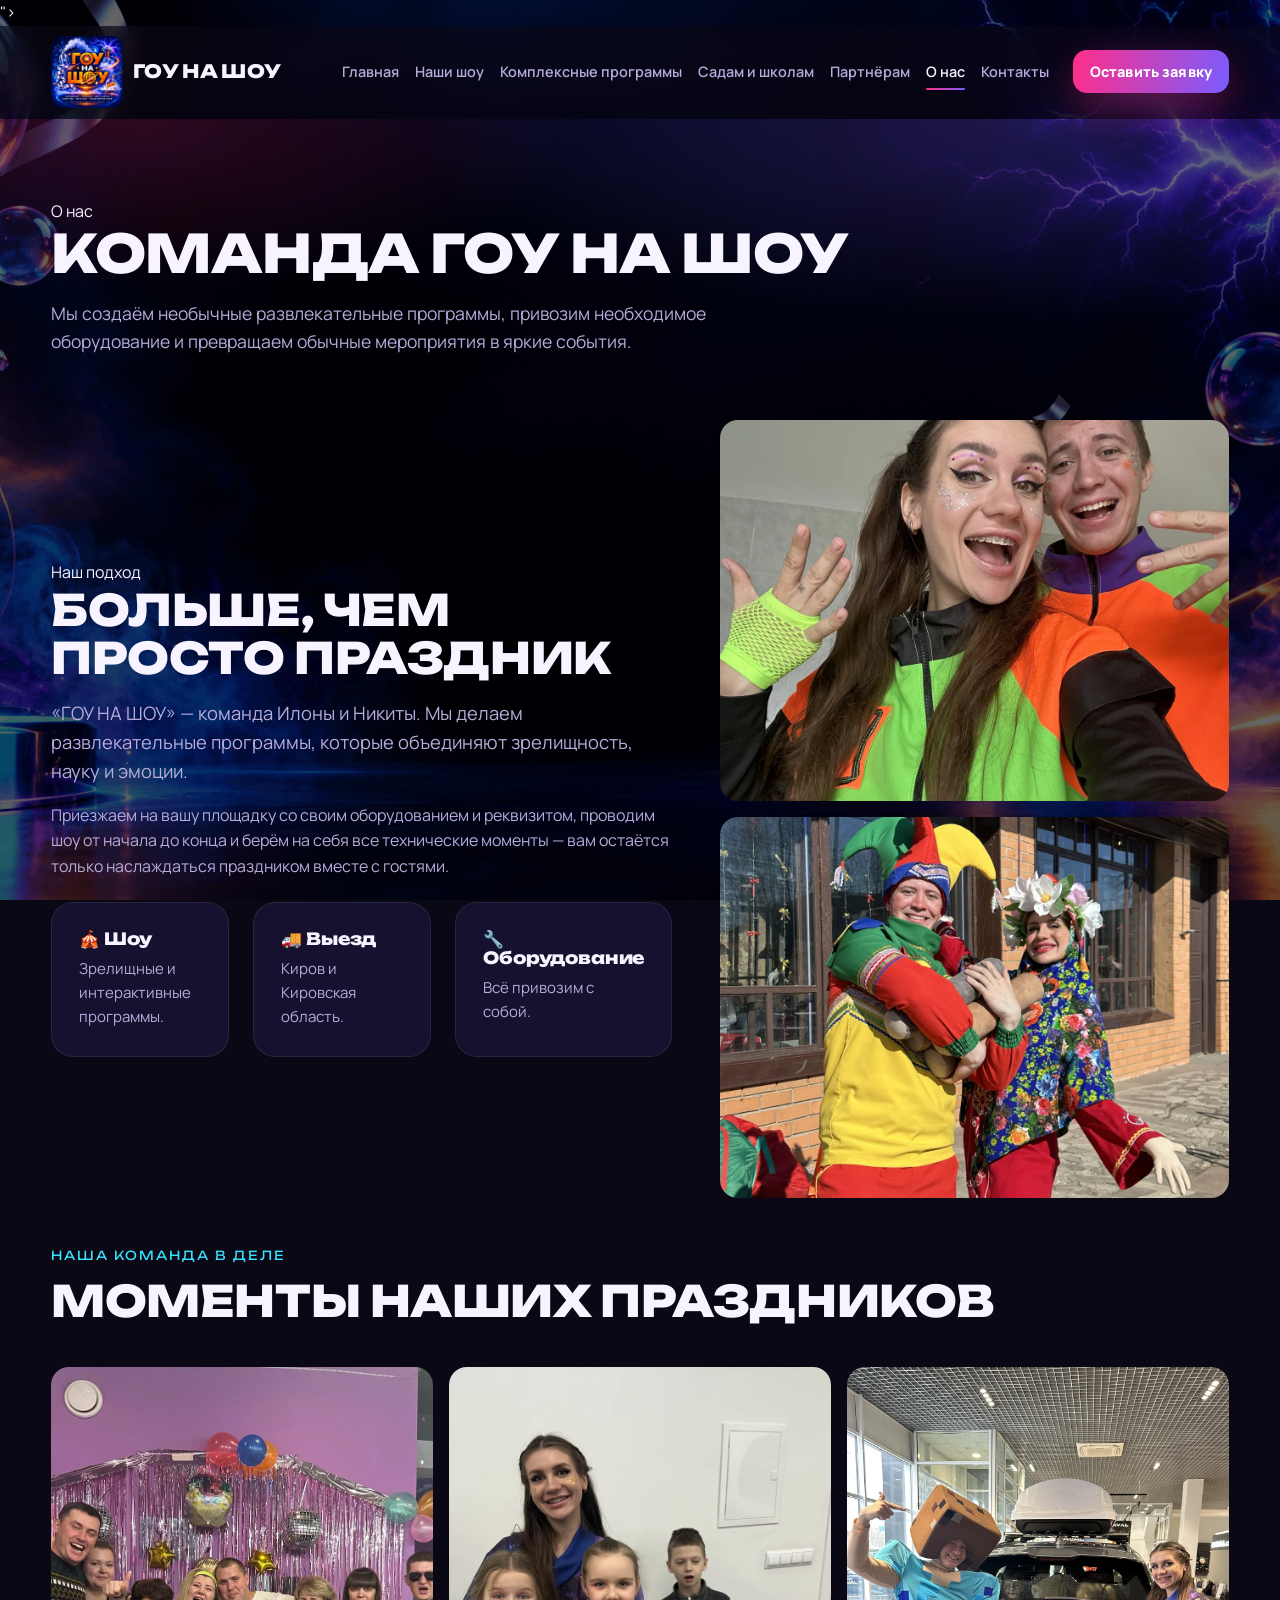
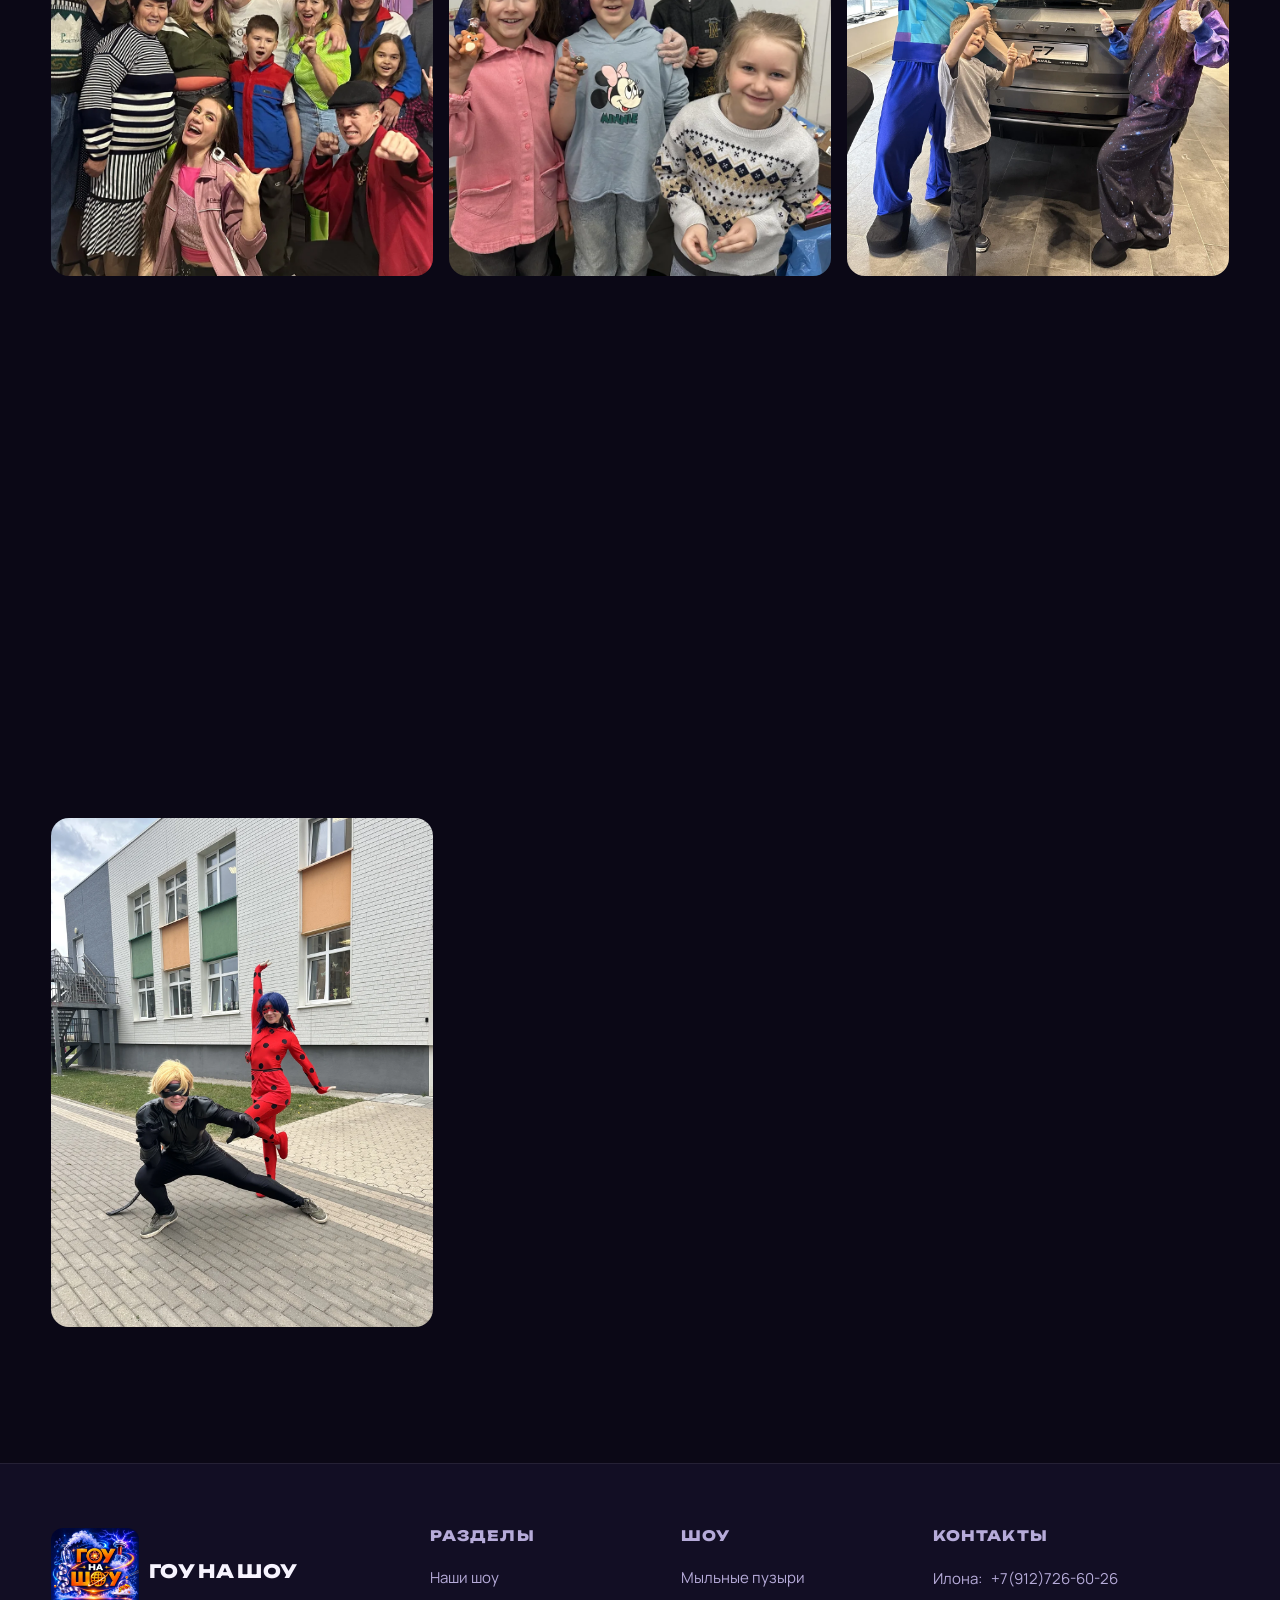
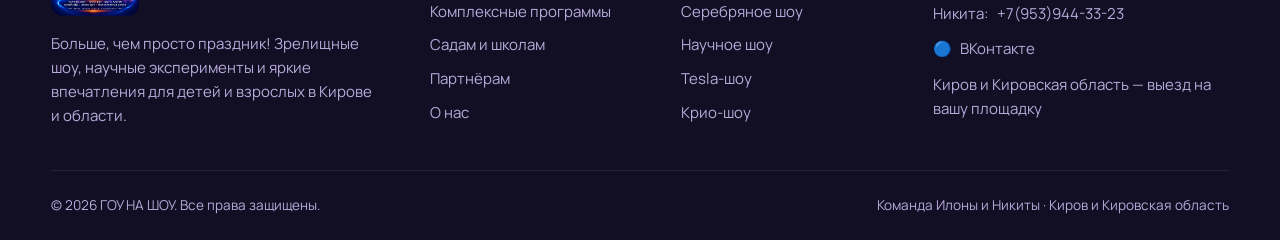
==== about.html @ 62638d40 "Fix broken image paths, logo, favicon, background and fonts across the site (6aedfaf06254ff7384aa4e6" ====
<!DOCTYPE html>
<!-- saved from url=(0045)https://gonashow-kirov.netlify.app/about.html -->
<html lang="ru"><head>
     <meta name="yandex-verification" content="dcae3a74d183b9e3" />
     <meta http-equiv="Content-Type" content="text/html; charset=UTF-8">
<!-- This site is hosted on Netlify. Anyone can build and deploy a site
     like this one for free: https://netlify.new/?utm_campaign=loops&utm_source=ai-legible&utm_medium=owned&utm_content=comment&utm_id=9437544a-520c-4d79-9eae-a252cb7fc3fe
     Netlify hosting facts for this site: static/SSR served via Netlify Edge. -->
<meta name="viewport" content="width=device-width, initial-scale=1.0">
<title>О нас — команда Илоны и Никиты | ГОУ НА ШОУ, Киров</title>
<meta name="description" content="Команда ГОУ НА ШОУ — Илона и Никита. Создаём необычные развлекательные программы, привозим необходимое оборудование и превращаем обычные мероприятия в яркие события в Кирове.">
<meta property="og:type" content="website">
<meta property="og:title" content="О нас — команда Илоны и Никиты | ГОУ НА ШОУ, Киров">
<meta property="og:description" content="Команда ГОУ НА ШОУ — Илона и Никита. Создаём необычные развлекательные программы, привозим необходимое оборудование и превращаем обычные мероприятия в яркие события в Кирове.">
<meta property="og:image" content="https://gonashow-kirov.netlify.app/images/team-ilona-nikita.webp">
<meta property="og:locale" content="ru_RU">
<meta property="og:site_name" content="ГОУ НА ШОУ">
<meta name="theme-color" content="#0b0816">
<link rel="preconnect" href="https://fonts.googleapis.com/">
<link rel="preconnect" href="https://fonts.gstatic.com/" crossorigin="">
<link href="https://fonts.googleapis.com/css2?family=Unbounded:wght@600;800&family=Manrope:wght@400;600;700;800&display=swap" rel="stylesheet">
<link rel="stylesheet" href="assets/style.css">">
<link rel="icon" type="image/webp" href="/images/logo.webp">
</head>
<body>
<header class="site-header">
  <div class="container header-inner">
    <a aria-label="ГОУ НА ШОУ — на главную" class="logo" href="https://gonashow-kirov.netlify.app/">
      <img class="logo-image" src="images/logo.webp" alt="" width="72" height="72"><span>ГОУ&nbsp;НА&nbsp;ШОУ</span>
    </a>
    <button class="nav-toggle" aria-label="Меню"><span></span><span></span><span></span></button>
    <nav class="main-nav" aria-label="Основная навигация">
      <a class="nav-link" href="https://gonashow-kirov.netlify.app/">Главная</a><a class="nav-link" href="https://gonashow-kirov.netlify.app/shows">Наши шоу</a><a class="nav-link" href="https://gonashow-kirov.netlify.app/complex">Комплексные программы</a><a class="nav-link" href="https://gonashow-kirov.netlify.app/schools">Садам и школам</a><a class="nav-link" href="https://gonashow-kirov.netlify.app/partners">Партнёрам</a><a class="nav-link active" href="https://gonashow-kirov.netlify.app/about">О нас</a><a class="nav-link" href="https://gonashow-kirov.netlify.app/contacts">Контакты</a>
      <a class="btn btn-primary btn-sm header-cta" href="https://gonashow-kirov.netlify.app/contacts#order">Оставить заявку</a>
    </nav>
  </div>
</header>
<section class="page-hero">
  <div class="container">
    <div class="kicker">О нас</div>
    <h1>Команда ГОУ НА ШОУ</h1>
    <p>Мы создаём необычные развлекательные программы, привозим необходимое оборудование и превращаем обычные мероприятия в яркие события.</p>
  </div>
</section>
<section class="section" style="padding-top:1rem">
  <div class="container">
    <div class="grid about-intro">
      <div class="reveal in">
        <div class="kicker">Наш подход</div>
        <h2 style="margin-bottom:1rem">Больше, чем просто праздник</h2>
        <p class="lead" style="margin-bottom:1rem">«ГОУ НА ШОУ» — команда Илоны и Никиты. Мы делаем развлекательные программы, которые объединяют зрелищность, науку и эмоции.</p>
        <p style="color:var(--muted);margin-bottom:1.4rem">Приезжаем на вашу площадку со своим оборудованием и реквизитом, проводим шоу от начала до конца и берём на себя все технические моменты — вам остаётся только наслаждаться праздником вместе с гостями.</p>
        <div class="grid g3">
          <div class="benefit"><h3>🎪 Шоу</h3><p>Зрелищные и интерактивные программы.</p></div>
          <div class="benefit"><h3>🚚 Выезд</h3><p>Киров и Кировская область.</p></div>
          <div class="benefit"><h3>🔧 Оборудование</h3><p>Всё привозим с собой.</p></div>
        </div>
      </div>
      <div class="gallery" style="grid-template-columns:1fr;gap:1rem">
        <div class="item reveal in" data-lightbox="images/team-ilona-nikita.webp"><img src="images/team-ilona-nikita.webp" alt="Илона и Никита — команда ГОУ НА ШОУ"></div>
        <div class="item reveal in" data-lightbox="images/team-costumes.webp"><img src="images/team-costumes.webp" alt="Команда ГОУ НА ШОУ в ярких костюмах"></div>
      </div>
    </div>

    <div class="team-photos">
      <div class="section-head">
        <div><div class="kicker">Наша команда в деле</div><h2>Моменты наших праздников</h2></div>
      </div>
      <div class="gallery team-gallery">
        <div class="item reveal" data-lightbox="images/team-guests.webp"><img src="images/team-guests.webp" alt="Команда ГОУ НА ШОУ и гости праздника" width="1600" height="1200" loading="lazy"></div>
        <div class="item reveal" data-lightbox="images/team-children.webp"><img src="images/team-children.webp" alt="Ведущая ГОУ НА ШОУ с детьми на празднике" width="1600" height="1200" loading="lazy"></div>
        <div class="item reveal" data-lightbox="images/team-backstage.webp"><img src="images/team-backstage.webp" alt="Команда ГОУ НА ШОУ за кулисами" width="1200" height="1600" loading="lazy"></div>
        <div class="item reveal" data-lightbox="images/team-party.webp"><img src="images/team-party.webp" alt="Ведущие в костюмах на детском празднике" width="1600" height="1200" loading="lazy"></div>
        <div class="item reveal" data-lightbox="images/team-outdoors.webp"><img src="images/team-outdoors.webp" alt="Команда и гости на празднике во дворе" width="1600" height="1200" loading="lazy"></div>
        <div class="item reveal" data-lightbox="images/team-bubbles.webp"><img src="images/team-bubbles.webp" alt="Ведущая с реквизитом для мыльных пузырей" width="1200" height="1600" loading="lazy"></div>
        <div class="item reveal" data-lightbox="images/team-characters.webp"><img src="images/team-characters.webp" alt="Ведущие в образах супергероев" width="1200" height="1600" loading="lazy"></div>
      </div>
    </div>
  </div>
</section>
<footer class="site-footer">
  <div class="container">
    <div class="footer-grid">
      <div class="footer-brand">
        <a class="logo" href="https://gonashow-kirov.netlify.app/"><img class="logo-image" src="images/logo.webp" alt="" width="72" height="72"><span>ГОУ НА ШОУ</span></a>
        <p>Больше, чем просто праздник! Зрелищные шоу, научные эксперименты и яркие впечатления для детей и взрослых в Кирове и области.</p>
      </div>
      <div class="footer-col">
        <h4>Разделы</h4>
        <a href="https://gonashow-kirov.netlify.app/shows">Наши шоу</a>
        <a href="https://gonashow-kirov.netlify.app/complex">Комплексные программы</a>
        <a href="https://gonashow-kirov.netlify.app/schools">Садам и школам</a>
        <a href="https://gonashow-kirov.netlify.app/partners">Партнёрам</a>
        <a href="https://gonashow-kirov.netlify.app/about">О нас</a>
      </div>
      <div class="footer-col">
        <h4>Шоу</h4>
        <a href="https://gonashow-kirov.netlify.app/shows#bubbles">Мыльные пузыри</a>
        <a href="https://gonashow-kirov.netlify.app/shows#silver">Серебряное шоу</a>
        <a href="https://gonashow-kirov.netlify.app/shows#science">Научное шоу</a>
        <a href="https://gonashow-kirov.netlify.app/shows#tesla">Tesla-шоу</a>
        <a href="https://gonashow-kirov.netlify.app/shows#cryo">Крио-шоу</a>
      </div>
      <div class="footer-col">
        <h4>Контакты</h4>
        <a class="contact-line" data-tel="" href="tel:+79127266026">Илона: <span data-phone="">+7(912)726-60-26</span></a>
        <a class="contact-line" data-tel-nikita="" href="tel:+79539443323">Никита: <span data-phone-nikita="">+7(953)944-33-23</span></a>
        <a class="contact-line" data-vk="" href="https://vk.ru/go_na_show43">🔵 <span>ВКонтакте</span></a>
        <div class="contact-line" data-region="">Киров и Кировская область — выезд на вашу площадку</div>
      </div>
    </div>
    <div class="footer-bottom">
      <span>© <span id="year">2026</span> ГОУ НА ШОУ. Все права защищены.</span>
      <span>Команда Илоны и Никиты · Киров и Кировская область</span>
    </div>
  </div>
</footer>

<div class="mobile-cta">
  <a class="m-call" data-tel="" href="tel:+79127266026">📞 Позвонить</a>
  <a class="m-vk" data-vk="" href="https://vk.ru/go_na_show43" target="_blank" rel="noopener">ВКонтакте</a>
</div>

<script src="assets/data.js"></script>
<script src="assets/app.js"></script>
<script>document.getElementById('year').textContent = new Date().getFullYear();</script>

<!-- ВСТАВЬТЕ СЮДА ВАШ КОД ЯНДЕКС.МЕТРИКИ -->
<!-- Yandex.Metrika counter -->
<script type="text/javascript">
    (function(m,e,t,r,i,k,a){
        m[i]=m[i]||function(){(m[i].a=m[i].a||[]).push(arguments)};
        m[i].l=1*new Date();
        for (var j = 0; j < document.scripts.length; j++) {if (document.scripts[j].src === r) { return; }}
        k=e.createElement(t),a=e.getElementsByTagName(t)[0],k.async=1,k.src=r,a.parentNode.insertBefore(k,a)
    })(window, document,'script','https://mc.yandex.ru/metrika/tag.js?id=114110583', 'ym');

    ym(114110583, 'init', {ssr:true, webvisor:true, clickmap:true, ecommerce:"dataLayer", referrer: document.referrer, url: location.href, accurateTrackBounce:true, trackLinks:true});
</script>
<noscript><div><img src="https://mc.yandex.ru/watch/114110583" style="position:absolute; left:-9999px;" alt="" /></div></noscript>
<!-- /Yandex.Metrika counter -->

</body>
</html>
---- assets/style.css ----
/* ===== ГОУ НА ШОУ — design system ===== */
:root{
  --bg:#0b0816;
  --bg2:#120e24;
  --surface:#171130;
  --surface2:#201842;
  --line:rgba(255,255,255,.08);
  --ink:#f7f4ff;
  --muted:#b6abd9;
  --accent:#ff2e88;
  --accent2:#36e2ff;
  --acid:#dcff3d;
  --violet:#7a5cff;
  --grad:linear-gradient(100deg,#ff2e88 0%,#7a5cff 100%);
  --grad2:linear-gradient(100deg,#36e2ff 0%,#7a5cff 100%);
  --radius:22px;
  --shadow:0 24px 70px rgba(0,0,0,.45);
  --font-display:'Unbounded',system-ui,-apple-system,sans-serif;
  --font-body:'Manrope',system-ui,-apple-system,sans-serif;
}

*{margin:0;padding:0;box-sizing:border-box}
html{scroll-behavior:smooth}
body{
  font-family:var(--font-body);
  background:var(--bg);
  color:var(--ink);
  line-height:1.6;
  -webkit-font-smoothing:antialiased;
  overflow-x:hidden;
}
img{max-width:100%;display:block}
a{color:inherit;text-decoration:none}
ul{list-style:none}
button{font-family:inherit;cursor:pointer;border:none;background:none;color:inherit}

.container{width:min(1200px,92%);margin-inline:auto}

h1,h2,h3,h4{font-family:var(--font-display);line-height:1.12;font-weight:800;letter-spacing:-.01em}
.h-display{font-size:clamp(2.1rem,5.4vw,4.3rem);text-transform:uppercase}
h2{font-size:clamp(1.7rem,3.4vw,2.7rem);text-transform:uppercase}
h3{font-size:1.25rem}
.grad-text{background:var(--grad);-webkit-background-clip:text;background-clip:text;color:transparent}
.muted{color:var(--muted)}
.lead{font-size:1.15rem;color:var(--muted)}

/* ===== buttons ===== */
.btn{display:inline-flex;align-items:center;gap:.55rem;justify-content:center;
  font-weight:800;letter-spacing:.01em;border-radius:14px;padding:.95rem 1.6rem;
  font-size:1rem;transition:transform .2s ease,box-shadow .2s ease,background .2s ease;white-space:nowrap}
.btn:hover{transform:translateY(-2px)}
.btn:active{transform:translateY(0)}
.btn-primary{background:var(--grad);color:#fff;box-shadow:0 14px 40px rgba(255,46,136,.35)}
.btn-primary:hover{box-shadow:0 18px 50px rgba(255,46,136,.5)}
.btn-outline{border:2px solid var(--line);color:var(--ink);background:rgba(255,255,255,.03)}
.btn-outline:hover{border-color:var(--accent2);background:rgba(54,226,255,.08)}
.btn-ghost{color:var(--accent2)}
.btn-sm{padding:.6rem 1.05rem;font-size:.9rem}
.btn-lg{padding:1.1rem 2rem;font-size:1.05rem}

/* ===== header ===== */
.site-header{position:sticky;top:0;z-index:60;transition:background .3s ease,border .3s ease;
  border-bottom:1px solid transparent;background:rgba(11,8,22,.55);backdrop-filter:blur(14px)}
.site-header.scrolled{background:rgba(11,8,22,.9);border-bottom:1px solid var(--line)}
.header-inner{display:flex;align-items:center;gap:1.5rem;height:74px}
.logo{display:flex;align-items:center;gap:.6rem;font-family:var(--font-display);font-weight:800;font-size:1.15rem;letter-spacing:.02em}
.logo-image{display:block;width:72px;height:72px;object-fit:contain;border-radius:12px;flex-shrink:0}
.header-inner{height:92px}
.footer-brand .logo-image{width:88px;height:88px}
.main-nav{display:flex;gap:1rem;margin-left:auto;align-items:center}
.nav-link{font-size:.9rem;font-weight:600;color:var(--muted);position:relative;padding:.2rem 0;white-space:nowrap;transition:color .2s}
.nav-link:hover,.nav-link.active{color:var(--ink)}
.nav-link.active::after{content:'';position:absolute;left:0;right:0;bottom:-4px;height:2px;background:var(--grad);border-radius:2px}
.header-cta{margin-left:.5rem}
.nav-toggle{display:none;flex-direction:column;gap:5px;padding:.5rem}
.nav-toggle span{width:24px;height:2px;background:var(--ink);border-radius:2px;transition:.25s}
body.nav-open .nav-toggle span:nth-child(1){transform:translateY(7px) rotate(45deg)}
body.nav-open .nav-toggle span:nth-child(2){opacity:0}
body.nav-open .nav-toggle span:nth-child(3){transform:translateY(-7px) rotate(-45deg)}

/* ===== hero ===== */
.hero{position:relative;min-height:88vh;display:flex;align-items:center;padding:6rem 0 5rem;overflow:hidden}
.hero-bg{position:absolute;inset:0;background-size:cover;background-position:center;z-index:-2}
.hero-bg::after{content:'';position:absolute;inset:0;background:
  radial-gradient(120% 90% at 70% 20%,rgba(11,8,22,.55) 0%,rgba(11,8,22,.92) 70%)}
.hero-grid{display:grid;grid-template-columns:1.15fr .85fr;gap:3rem;align-items:center}
.hero h1{margin-bottom:1.2rem}
.hero .lead{max-width:52ch;margin-bottom:2rem}
.hero-actions{display:flex;gap:1rem;flex-wrap:wrap}
.hero-chip{display:inline-flex;align-items:center;gap:.5rem;background:rgba(255,255,255,.06);
  border:1px solid var(--line);border-radius:999px;padding:.45rem 1rem;font-size:.85rem;font-weight:700;margin-bottom:1.4rem}
.hero-chip i{width:8px;height:8px;border-radius:50%;background:var(--acid);box-shadow:0 0 12px var(--acid)}

/* ===== sections ===== */
.section{padding:5.5rem 0}
.section-head{display:flex;align-items:flex-end;justify-content:space-between;gap:2rem;margin-bottom:2.6rem;flex-wrap:wrap}
.section-head .kicker{font-family:var(--font-display);font-size:.78rem;letter-spacing:.16em;text-transform:uppercase;color:var(--accent2);margin-bottom:.7rem}
.section-head p{max-width:60ch;color:var(--muted)}

/* ===== cards ===== */
.grid{display:grid;gap:1.5rem}
.g2{grid-template-columns:repeat(2,1fr)}
.g3{grid-template-columns:repeat(3,1fr)}
.g4{grid-template-columns:repeat(4,1fr)}

.card{background:var(--surface);border:1px solid var(--line);border-radius:var(--radius);overflow:hidden;
  transition:transform .25s ease,border-color .25s ease,box-shadow .25s ease}
.card:hover{transform:translateY(-6px);border-color:rgba(255,46,136,.4);box-shadow:var(--shadow)}

.show-card{display:flex;flex-direction:column}
.show-card .thumb{position:relative;aspect-ratio:4/3;overflow:hidden;background:var(--surface2)}
.show-card .thumb img{width:100%;height:100%;object-fit:cover;transition:transform .5s ease}
.show-card:hover .thumb img{transform:scale(1.06)}
.show-card .tag{position:absolute;top:14px;left:14px;background:rgba(11,8,22,.72);backdrop-filter:blur(6px);
  border:1px solid var(--line);color:var(--acid);font-size:.72rem;font-weight:800;letter-spacing:.05em;
  padding:.32rem .7rem;border-radius:999px;text-transform:uppercase}
.show-card .body{padding:1.4rem;display:flex;flex-direction:column;gap:.7rem;flex:1}
.show-card h3{font-size:1.12rem}
.show-card p{color:var(--muted);font-size:.95rem;flex:1}
.show-card .meta{font-size:.82rem;color:var(--muted)}
.show-card .meta b{color:var(--ink)}
.price-row{display:flex;align-items:baseline;justify-content:space-between;gap:.8rem;margin-top:.4rem}
.price{font-family:var(--font-display);font-weight:800;font-size:1.15rem}
.price small{font-size:.75rem;color:var(--muted);font-weight:500}

.chips{display:flex;flex-wrap:wrap;gap:.5rem}
.chip{font-size:.8rem;font-weight:700;background:rgba(255,255,255,.05);border:1px solid var(--line);
  border-radius:999px;padding:.35rem .8rem;color:var(--muted)}

/* ===== benefits ===== */
.benefit{background:var(--surface);border:1px solid var(--line);border-radius:var(--radius);padding:1.7rem}
.benefit .ic{width:50px;height:50px;border-radius:14px;display:grid;place-items:center;font-size:1.4rem;
  background:linear-gradient(135deg,rgba(255,46,136,.2),rgba(122,92,255,.2));margin-bottom:1rem}
.benefit h3{font-size:1.05rem;margin-bottom:.5rem}
.benefit p{color:var(--muted);font-size:.94rem}

/* ===== gallery ===== */
.gallery{display:grid;grid-template-columns:repeat(4,1fr);gap:1rem}
.gallery .item{border-radius:18px;overflow:hidden;aspect-ratio:4/3;background:var(--surface2);position:relative;cursor:zoom-in}
.gallery .item img{width:100%;height:100%;object-fit:cover;transition:transform .5s}
.gallery .item:hover img{transform:scale(1.07)}
.video-slot{grid-column:span 2;display:grid;place-items:center;background:var(--surface2);aspect-ratio:auto;
  border-radius:18px;color:var(--muted);text-align:center;padding:2rem;border:1px dashed var(--line)}

/* ===== faq ===== */
.faq{display:flex;flex-direction:column;gap:.9rem}
.faq-item{background:var(--surface);border:1px solid var(--line);border-radius:16px;overflow:hidden}
.faq-q{width:100%;text-align:left;display:flex;align-items:center;justify-content:space-between;gap:1rem;
  padding:1.25rem 1.4rem;font-weight:700;font-size:1.02rem}
.faq-q .plus{font-size:1.5rem;color:var(--accent2);transition:transform .3s}
.faq-item.open .plus{transform:rotate(45deg)}
.faq-a{max-height:0;overflow:hidden;transition:max-height .35s ease;color:var(--muted)}
.faq-a p{padding:0 1.4rem 1.3rem}

/* ===== form ===== */
.order-form{background:var(--surface);border:1px solid var(--line);border-radius:var(--radius);padding:2rem}
.form-grid{display:grid;grid-template-columns:1fr 1fr;gap:1.1rem}
.field{display:flex;flex-direction:column;gap:.45rem}
.field-full{grid-column:1/-1}
.field label{font-size:.86rem;font-weight:700;color:var(--muted)}
.field input,.field select,.field textarea{
  background:var(--bg2);border:1px solid var(--line);border-radius:12px;padding:.9rem 1rem;
  color:var(--ink);font-family:inherit;font-size:1rem;transition:border .2s}
.field input:focus,.field select:focus,.field textarea:focus{outline:none;border-color:var(--accent2)}
.field.error input,.field.error select{border-color:var(--accent)}
.field textarea{resize:vertical;min-height:90px}
.form-note{font-size:.82rem;color:var(--muted);margin:1rem 0}
.form-status{margin-top:1rem;padding:1rem 1.2rem;border-radius:12px;font-weight:600;display:none}
.form-status.warn{display:block;background:rgba(220,255,61,.1);border:1px solid rgba(220,255,61,.35);color:var(--acid)}
.form-status.error{display:block;background:rgba(255,46,136,.1);border:1px solid rgba(255,46,136,.4);color:#ff7ab5}
.form-status.ok{display:block;background:rgba(54,226,255,.1);border:1px solid rgba(54,226,255,.4);color:var(--accent2)}

/* ===== page hero (inner) ===== */
.page-hero{position:relative;padding:5rem 0 3rem;overflow:hidden}
.page-hero::before{content:'';position:absolute;inset:0;z-index:-1;
  background:radial-gradient(80% 120% at 80% 0%,rgba(122,92,255,.25),transparent 60%),
             radial-gradient(60% 100% at 10% 0%,rgba(255,46,136,.18),transparent 60%)}
.page-hero h1{font-size:clamp(2rem,4.5vw,3.3rem);text-transform:uppercase;margin-bottom:1rem}
.page-hero p{max-width:62ch;color:var(--muted);font-size:1.1rem}

/* ===== cta band ===== */
.cta-band{background:var(--grad);border-radius:26px;padding:3rem;text-align:center;position:relative;overflow:hidden}
.cta-band h2{color:#fff;margin-bottom:.8rem}
.cta-band p{color:rgba(255,255,255,.85);max-width:52ch;margin-inline:auto;margin-bottom:1.6rem}
.cta-band .btn{background:#0b0816;color:#fff}

/* ===== footer ===== */
.site-footer{background:var(--bg2);border-top:1px solid var(--line);padding:4rem 0 1.5rem;margin-top:3rem}
.footer-grid{display:grid;grid-template-columns:1.6fr 1fr 1fr 1.4fr;gap:2.5rem;margin-bottom:2.5rem}
.footer-brand p{color:var(--muted);margin-top:1rem;font-size:.94rem;max-width:36ch}
.footer-col h4{font-size:.9rem;letter-spacing:.08em;text-transform:uppercase;color:var(--muted);margin-bottom:1.1rem}
.footer-col a{display:block;color:var(--muted);padding:.3rem 0;font-size:.94rem;transition:color .2s}
.footer-col a:hover{color:var(--ink)}
.footer-col .contact-line{display:flex;align-items:center;gap:.5rem;padding:.35rem 0;color:var(--muted);font-size:.94rem}
.footer-bottom{border-top:1px solid var(--line);padding-top:1.5rem;display:flex;justify-content:space-between;gap:1rem;flex-wrap:wrap;color:var(--muted);font-size:.85rem}

/* ===== mobile CTA ===== */
.mobile-cta{display:none}

/* ===== reveal ===== */
.reveal{opacity:0;transform:translateY(24px);transition:opacity .7s ease,transform .7s ease}
.reveal.in{opacity:1;transform:none}

/* ===== lightbox ===== */
.lightbox{position:fixed;inset:0;z-index:100;background:rgba(5,3,12,.94);display:none;place-items:center;padding:2rem}
.lightbox.open{display:grid}
.lightbox img{max-width:92vw;max-height:88vh;border-radius:14px}
.lightbox .close{position:absolute;top:1.4rem;right:1.6rem;font-size:2.2rem;color:#fff}

/* ===== responsive ===== */
@media(max-width:1100px){
  .g4{grid-template-columns:repeat(2,1fr)}
  .gallery{grid-template-columns:repeat(3,1fr)}
}
@media(max-width:900px){
  .main-nav{position:fixed;inset:74px 0 auto 0;flex-direction:column;align-items:flex-start;gap:.2rem;
    background:var(--bg2);padding:1.2rem 4%;border-bottom:1px solid var(--line);
    transform:translateY(-140%);transition:transform .35s ease;z-index:55}
  body.nav-open .main-nav{transform:none}
  .nav-link{padding:.7rem 0;font-size:1.05rem;width:100%}
  .nav-link.active::after{display:none}
  .nav-toggle{display:flex;margin-left:auto}
  .header-cta{display:none}
  .hero-grid{grid-template-columns:1fr}
  .g3{grid-template-columns:1fr 1fr}
  .footer-grid{grid-template-columns:1fr 1fr}
  .gallery{grid-template-columns:repeat(2,1fr)}
  .video-slot{grid-column:span 2}
  .mobile-cta{display:flex;position:fixed;bottom:0;left:0;right:0;z-index:70;gap:.4rem;padding:.55rem 4%;
    background:rgba(11,8,22,.92);backdrop-filter:blur(12px);border-top:1px solid var(--line)}
  .mobile-cta a{flex:1;text-align:center;padding:.7rem;border-radius:12px;font-weight:800;font-size:.86rem}
  .mobile-cta .m-call{background:var(--grad);color:#fff}
  .mobile-cta .m-vk{background:rgba(122,92,255,.16);color:#c3b8ff}
  body{padding-bottom:64px}
}
@media(max-width:640px){
  .g2,.g3,.g4{grid-template-columns:1fr}
  .gallery{grid-template-columns:1fr 1fr}
  .form-grid{grid-template-columns:1fr}
  .section{padding:4rem 0}
  .hero{min-height:78vh}
  .hero-actions{width:100%}
  .hero-actions .btn{flex:1}
  .cta-band{padding:2.2rem 1.4rem}
  .footer-grid{grid-template-columns:1fr}
  .section-head{flex-direction:column;align-items:flex-start}
}

/* Фотографии команды */
.about-intro{grid-template-columns:1.1fr .9fr;gap:3rem;align-items:center}
.team-photos{margin-top:3rem}
.team-gallery{grid-template-columns:repeat(3,minmax(0,1fr))}
.team-gallery .item{aspect-ratio:3/4}
@media(max-width:900px){.about-intro{grid-template-columns:1fr;gap:2rem}.team-gallery{grid-template-columns:repeat(2,minmax(0,1fr))}}
@media(max-width:480px){.team-gallery{grid-template-columns:1fr}.contact-line{overflow-wrap:anywhere}}

/* Фоновое изображение с затемнением */
body {
  background-image: linear-gradient(rgba(0, 0, 0, 0.6), rgba(0, 0, 0, 0.6)), url('../images/background.jpg');
  background-size: cover;
  background-position: center;
  background-repeat: no-repeat;
  background-attachment: fixed;
}
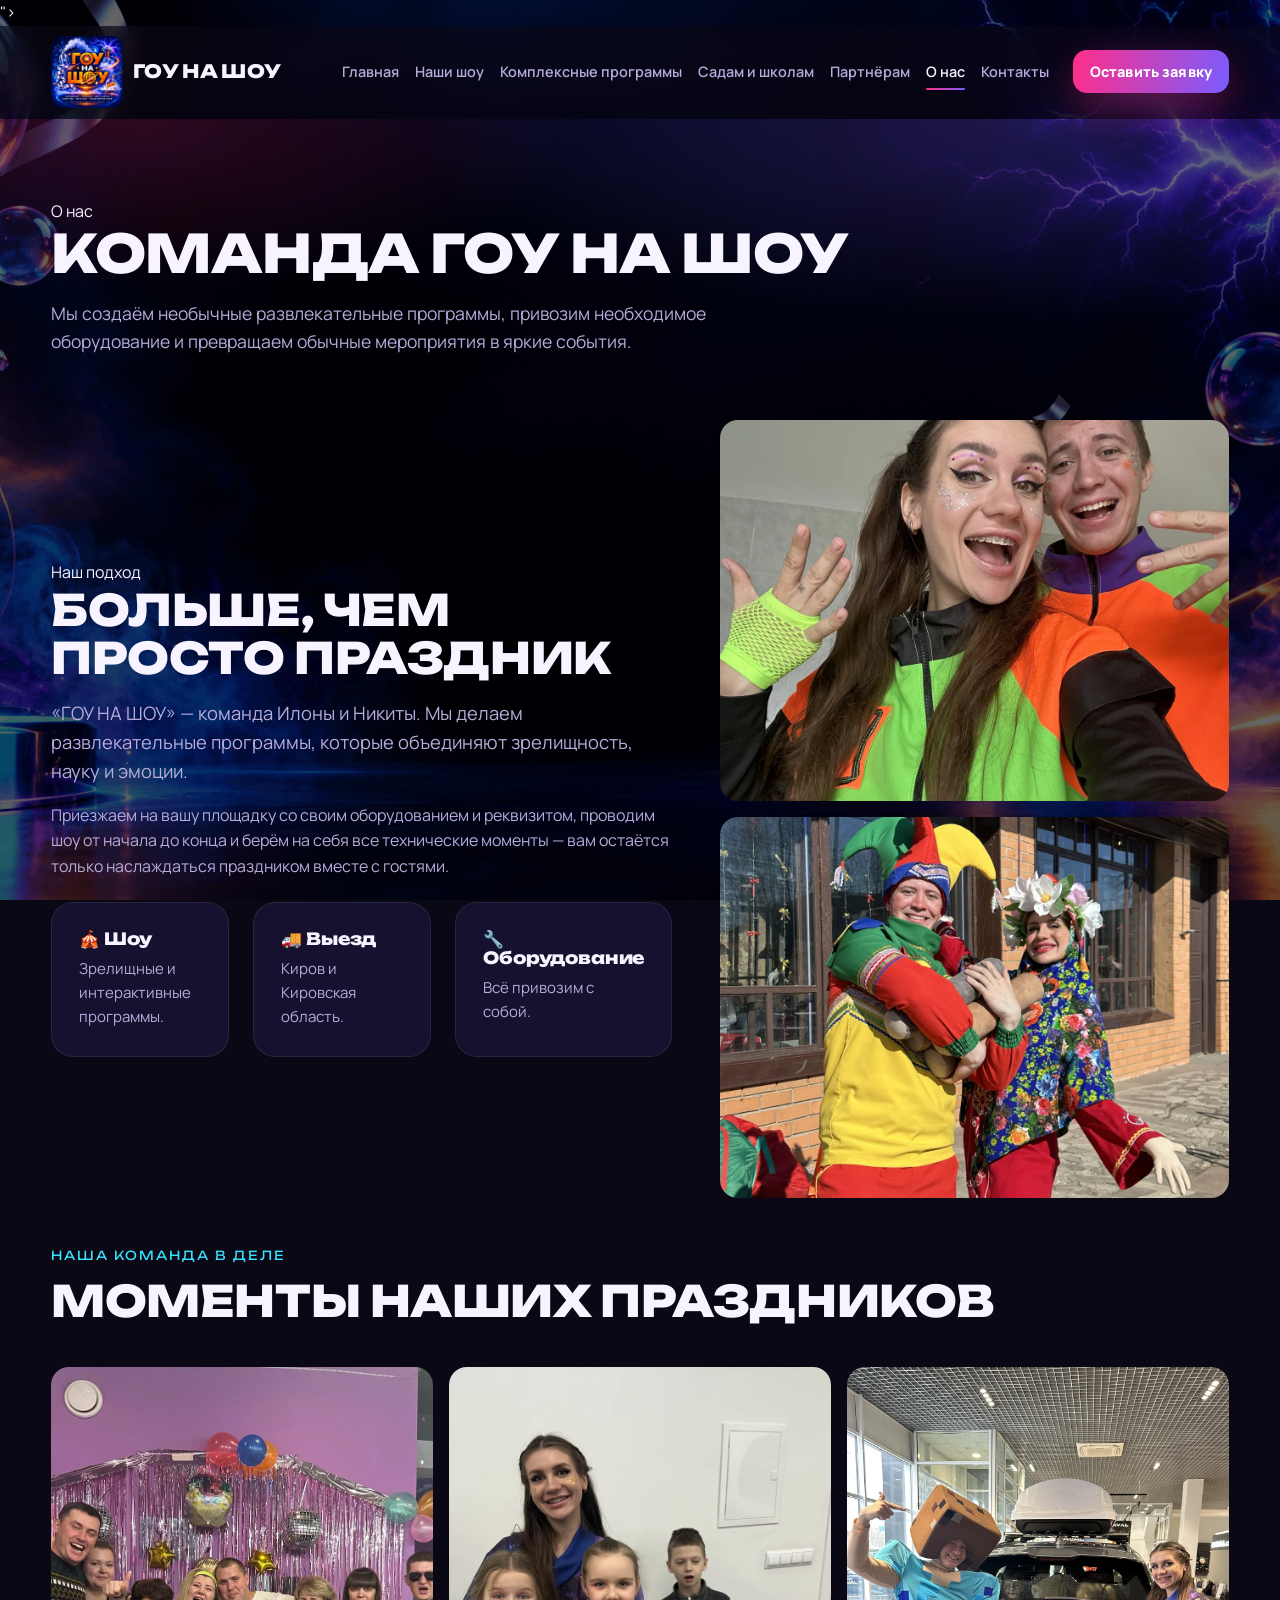
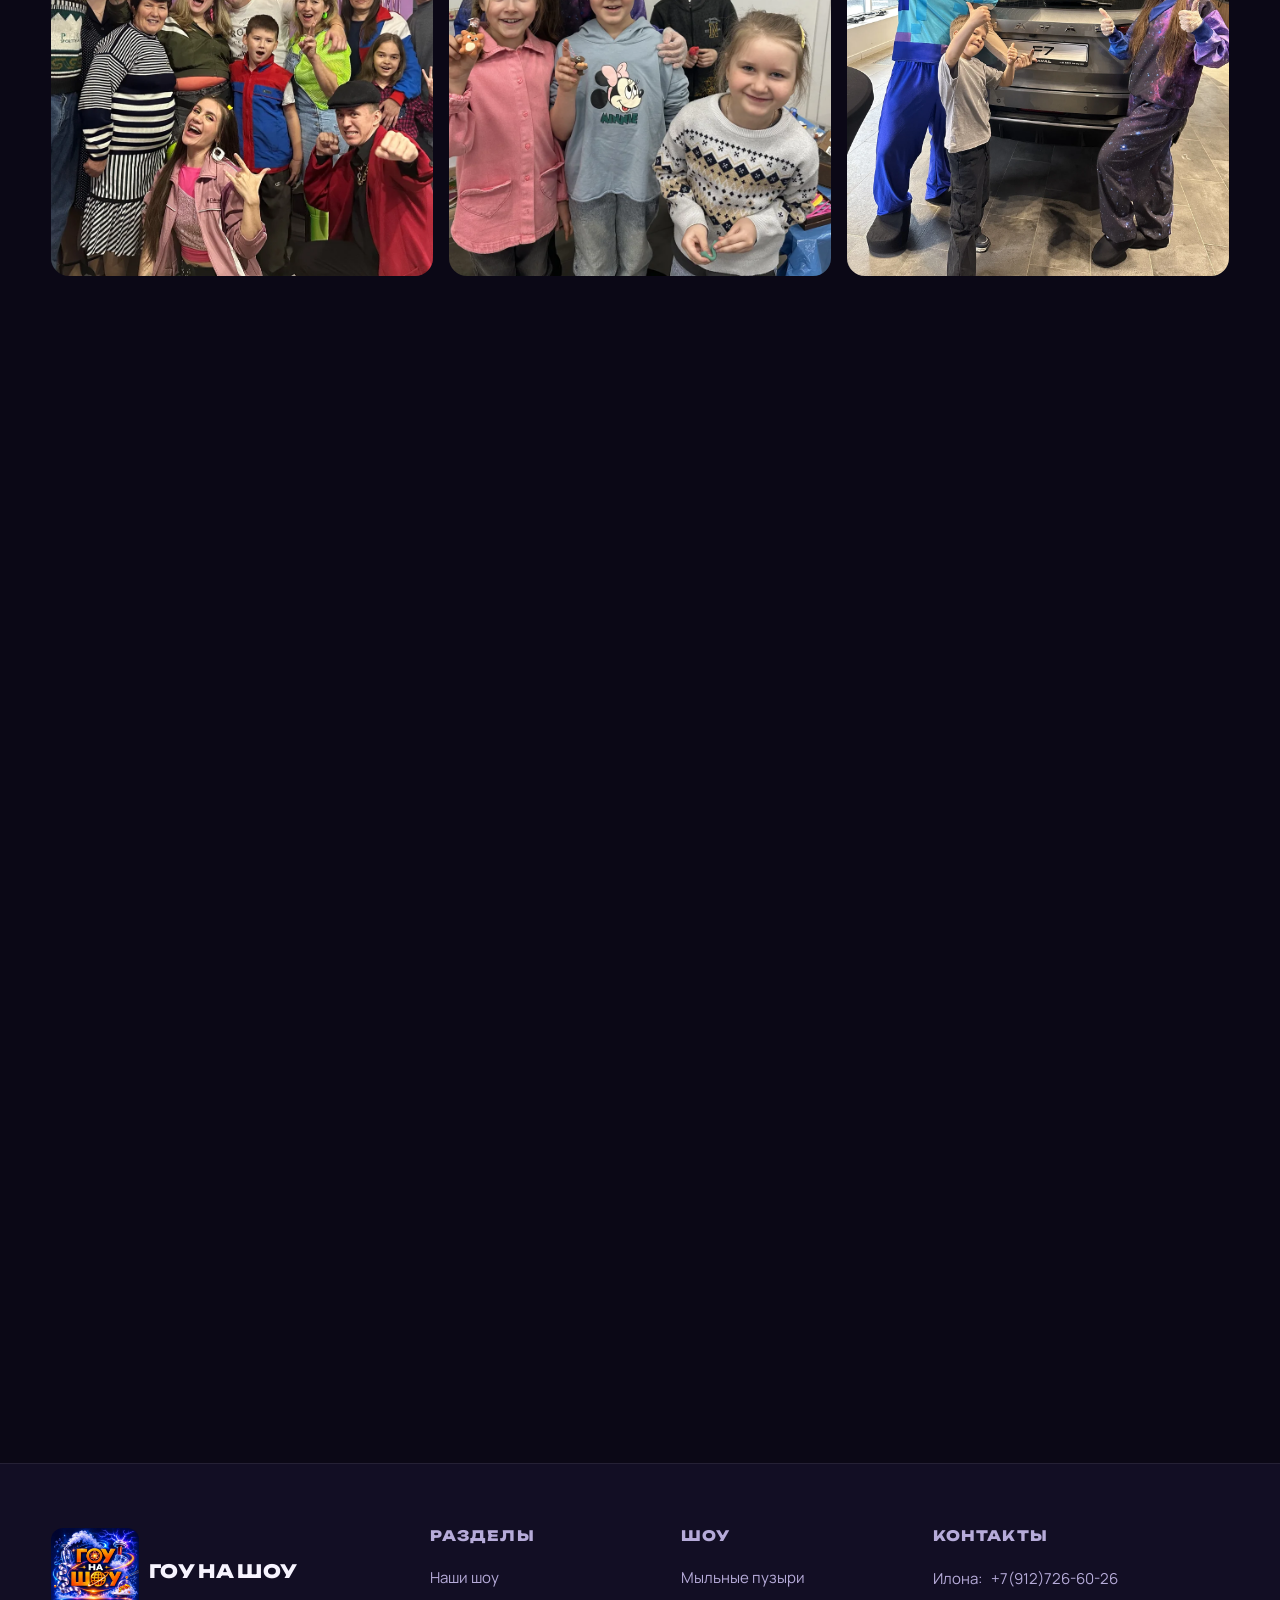
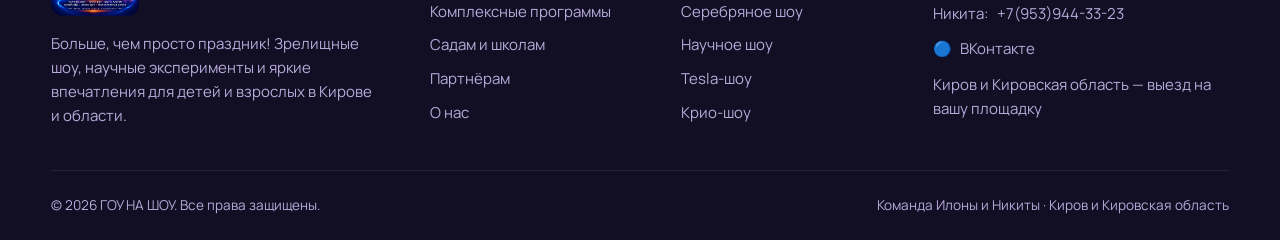
==== commit e6e491cb: "Fix broken photo paths and place photos across site pages (6aedfbaf6b51350b250bb184)" ====
--- a/about.html
+++ b/about.html
@@ -18,9 +18,9 @@
 <meta name="theme-color" content="#0b0816">
 <link rel="preconnect" href="https://fonts.googleapis.com/">
 <link rel="preconnect" href="https://fonts.gstatic.com/" crossorigin="">
-<link href="https://fonts.googleapis.com/css2?family=Unbounded:wght@600;800&family=Manrope:wght@400;600;700;800&display=swap" rel="stylesheet">
+<link href="https://fonts.googleapis.com/css2?family=Manrope:wght@400;500;600;700;800&family=Unbounded:wght@500;600;700;800&display=swap" rel="stylesheet">
 <link rel="stylesheet" href="assets/style.css">">
-<link rel="icon" type="image/webp" href="/images/logo.webp">
+<link rel="icon" type="image/png" href="https://gonashow-kirov.netlify.app/images/favicon.png">
 </head>
 <body>
 <header class="site-header">
@@ -57,8 +57,8 @@
         </div>
       </div>
       <div class="gallery" style="grid-template-columns:1fr;gap:1rem">
-        <div class="item reveal in" data-lightbox="images/team-ilona-nikita.webp"><img src="images/team-ilona-nikita.webp" alt="Илона и Никита — команда ГОУ НА ШОУ"></div>
-        <div class="item reveal in" data-lightbox="images/team-costumes.webp"><img src="images/team-costumes.webp" alt="Команда ГОУ НА ШОУ в ярких костюмах"></div>
+        <div class="item reveal in" data-lightbox="images/team-ilona-nikita.webp"><img src="images/team-ilona-nikita.webp" alt="Илона и Никита — команда ГОУ НА ШОУ" width="1200" height="1600"></div>
+        <div class="item reveal in" data-lightbox="images/team-costumes.webp"><img src="images/team-costumes.webp" alt="Команда ГОУ НА ШОУ в костюмах скоморохов" width="1200" height="1600" loading="lazy"></div>
       </div>
     </div>
 
@@ -69,10 +69,10 @@
       <div class="gallery team-gallery">
         <div class="item reveal" data-lightbox="images/team-guests.webp"><img src="images/team-guests.webp" alt="Команда ГОУ НА ШОУ и гости праздника" width="1600" height="1200" loading="lazy"></div>
         <div class="item reveal" data-lightbox="images/team-children.webp"><img src="images/team-children.webp" alt="Ведущая ГОУ НА ШОУ с детьми на празднике" width="1600" height="1200" loading="lazy"></div>
-        <div class="item reveal" data-lightbox="images/team-backstage.webp"><img src="images/team-backstage.webp" alt="Команда ГОУ НА ШОУ за кулисами" width="1200" height="1600" loading="lazy"></div>
-        <div class="item reveal" data-lightbox="images/team-party.webp"><img src="images/team-party.webp" alt="Ведущие в костюмах на детском празднике" width="1600" height="1200" loading="lazy"></div>
+        <div class="item reveal" data-lightbox="images/team-backstage.webp"><img src="images/team-backstage.webp" alt="Ведущие в ярких костюмах с маленьким гостем праздника" width="1200" height="1600" loading="lazy"></div>
+        <div class="item reveal" data-lightbox="images/team-party.webp"><img src="images/team-party.webp" alt="Ведущие в костюмах на празднике в детском саду" width="1600" height="1200" loading="lazy"></div>
         <div class="item reveal" data-lightbox="images/team-outdoors.webp"><img src="images/team-outdoors.webp" alt="Команда и гости на празднике во дворе" width="1600" height="1200" loading="lazy"></div>
-        <div class="item reveal" data-lightbox="images/team-bubbles.webp"><img src="images/team-bubbles.webp" alt="Ведущая с реквизитом для мыльных пузырей" width="1200" height="1600" loading="lazy"></div>
+        <div class="item reveal" data-lightbox="images/team-bubbles.webp"><img src="images/team-bubbles.webp" alt="Ведущая в образе сказочной пони в детском развлекательном центре" width="1200" height="1600" loading="lazy"></div>
         <div class="item reveal" data-lightbox="images/team-characters.webp"><img src="images/team-characters.webp" alt="Ведущие в образах супергероев" width="1200" height="1600" loading="lazy"></div>
       </div>
     </div>
--- a/assets/style.css
+++ b/assets/style.css
@@ -264,3 +264,13 @@
   background-attachment: fixed;
 }
 
+
+/* Фото-блоки на внутренних страницах */
+.photo-block{margin-top:2.4rem}
+.photo-strip{grid-template-columns:repeat(3,minmax(0,1fr))}
+.addon img{width:100%;aspect-ratio:16/10;object-fit:cover;border-radius:14px;margin-bottom:.9rem;cursor:zoom-in}
+.contact-team{display:grid;grid-template-columns:220px 1fr;gap:2rem;align-items:center;margin-bottom:2rem}
+.contact-team .item{border-radius:18px;overflow:hidden;aspect-ratio:3/4;cursor:zoom-in}
+.contact-team .item img{width:100%;height:100%;object-fit:cover}
+@media(max-width:900px){.photo-strip{grid-template-columns:repeat(2,minmax(0,1fr))}}
+@media(max-width:560px){.contact-team{grid-template-columns:1fr}.contact-team .item{max-width:260px}}
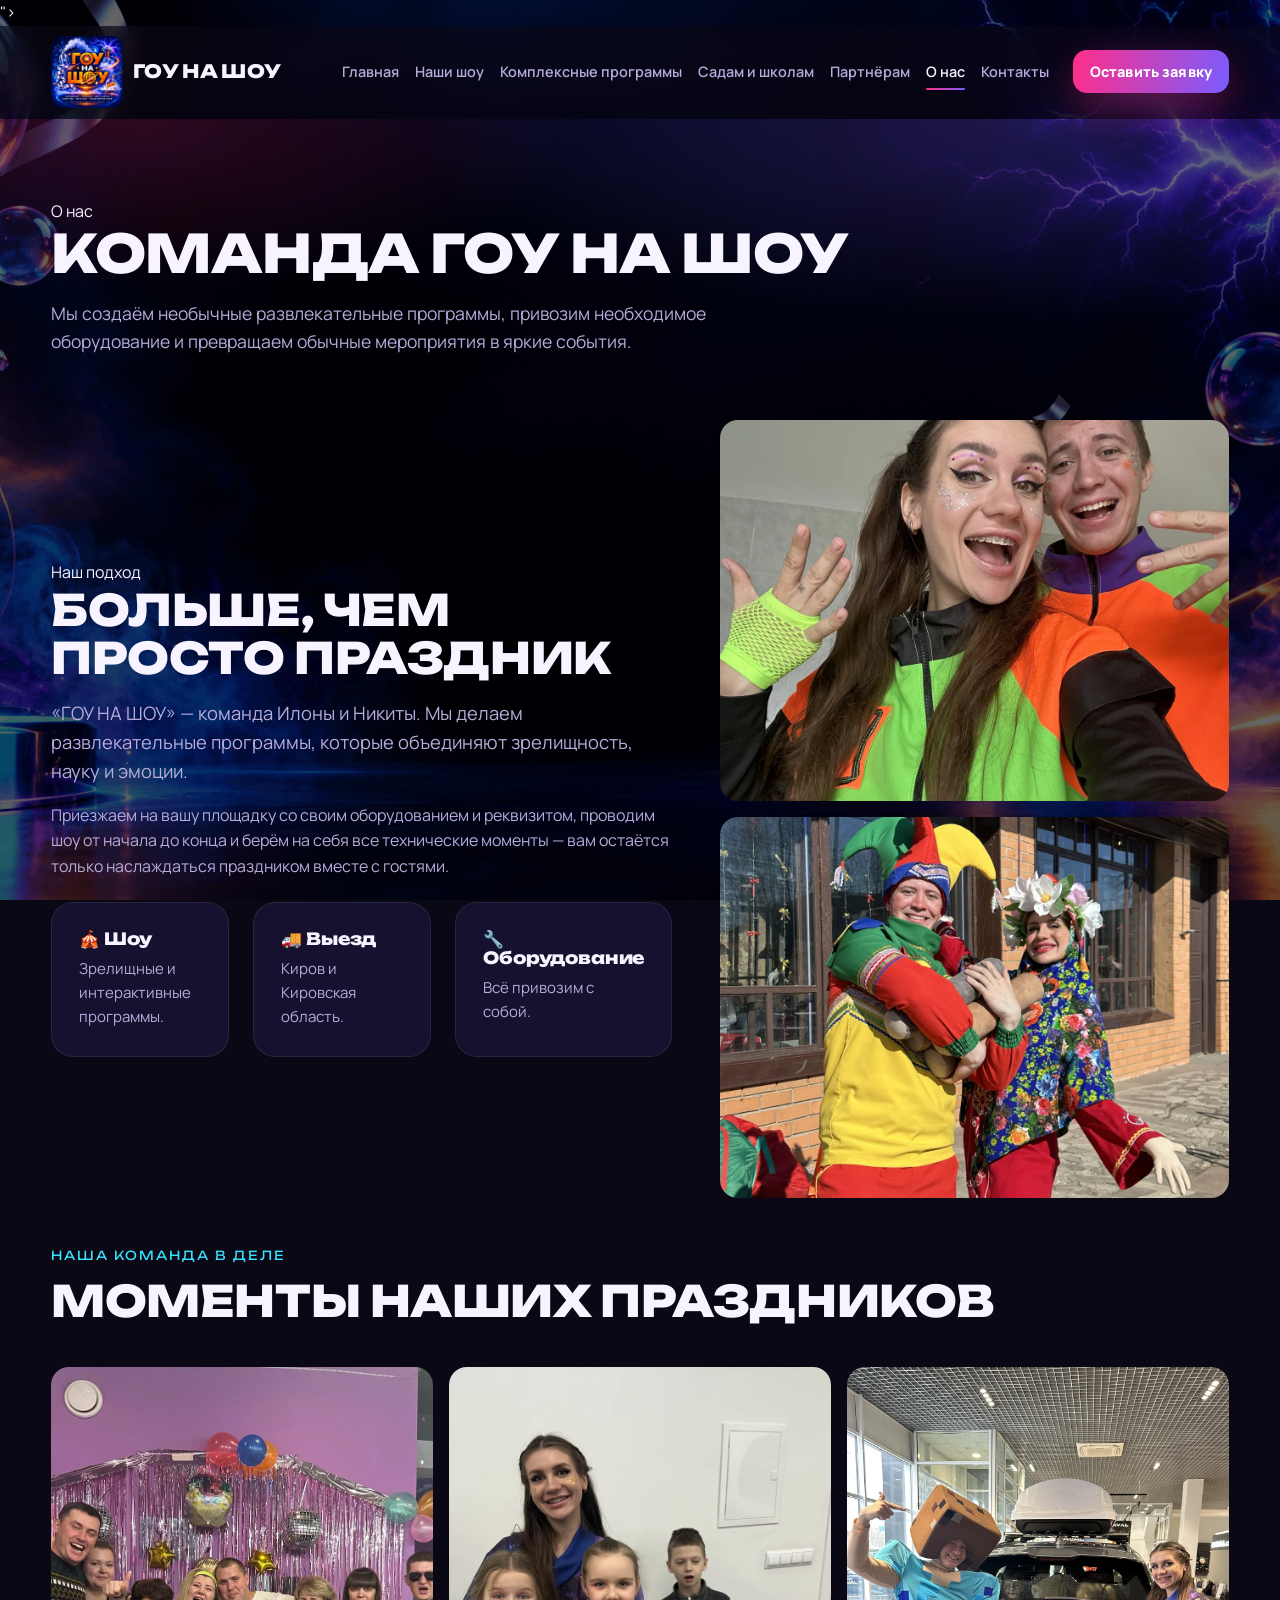
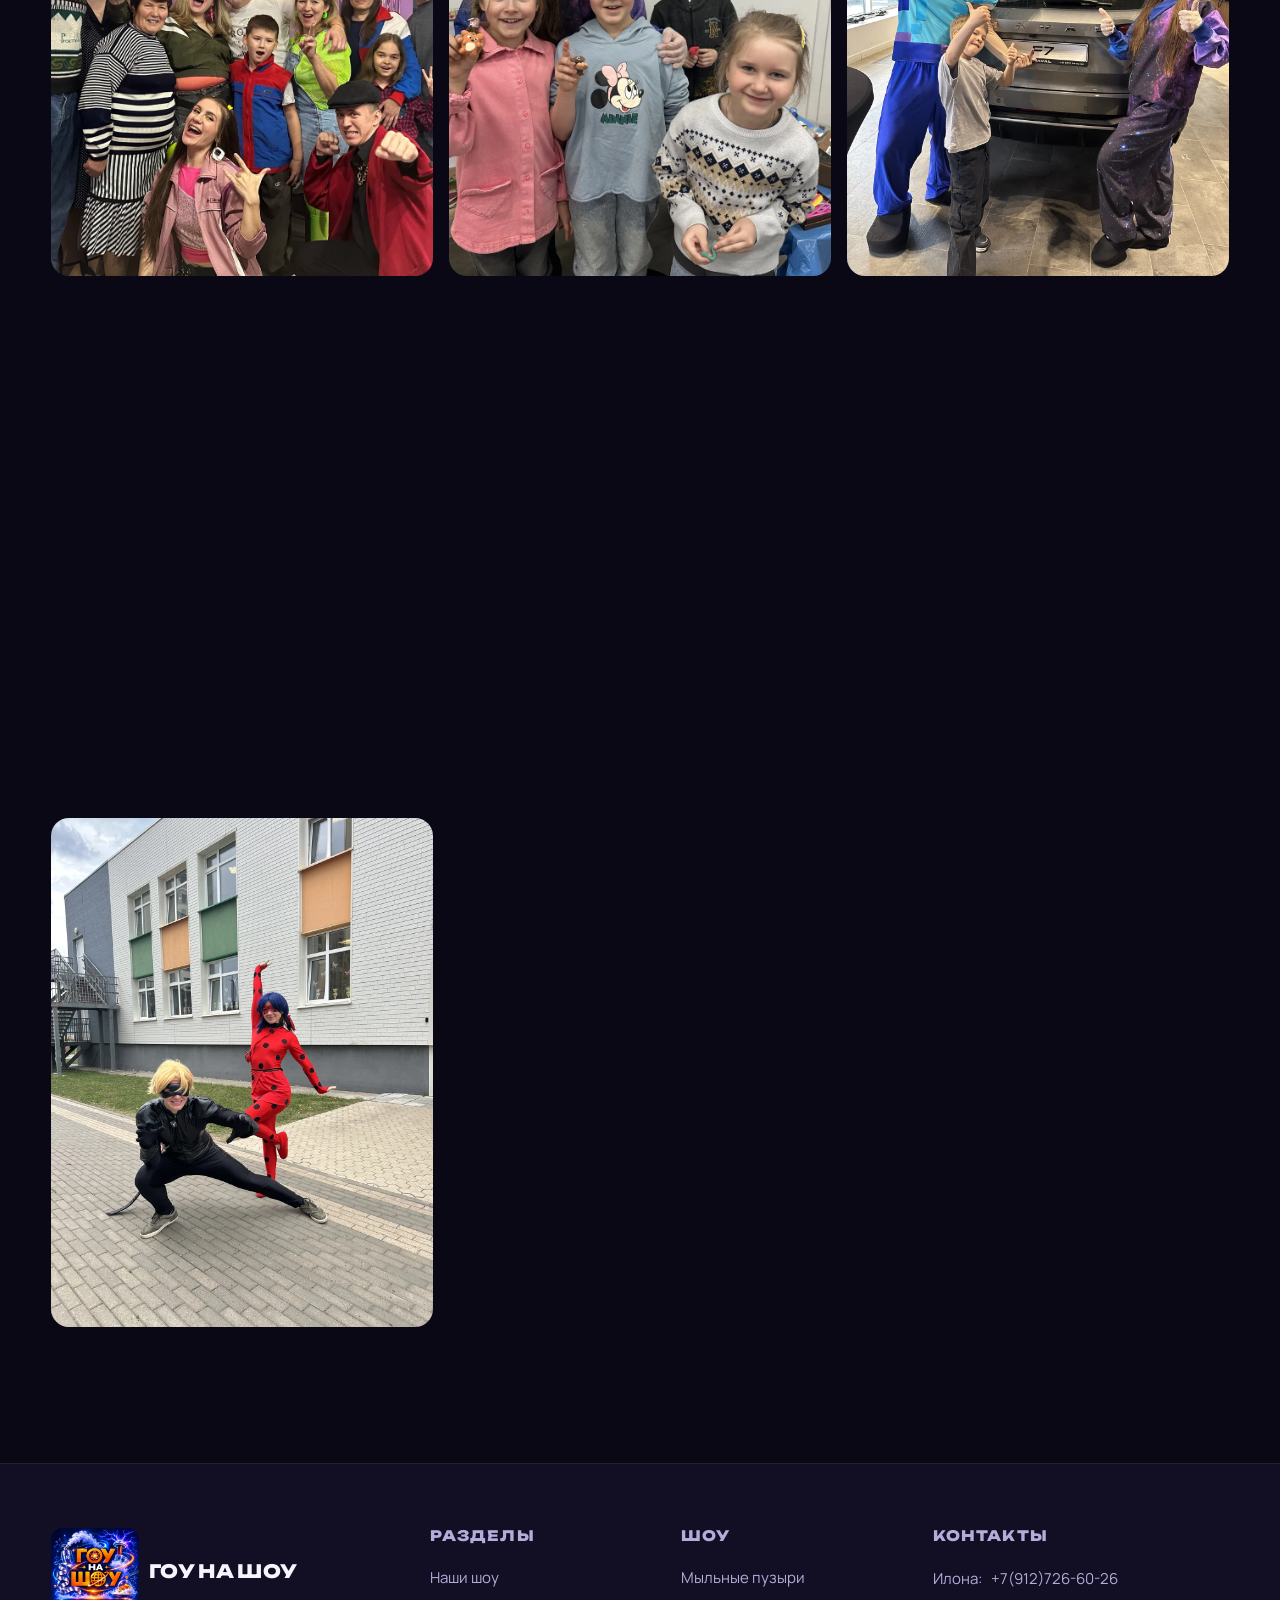
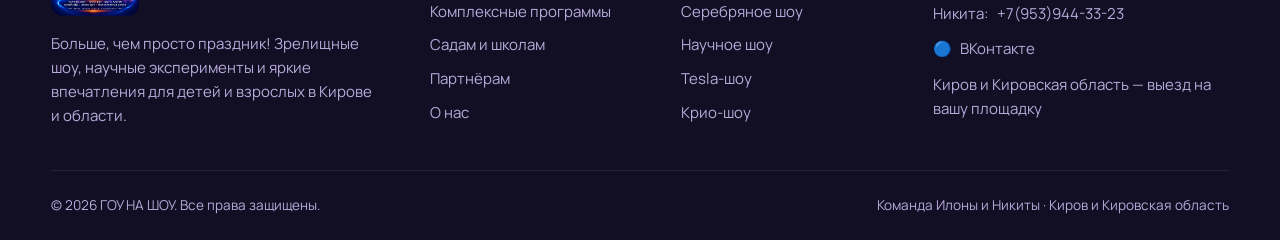
==== commit 1a6fd5b7: "Fix broken image paths, absolute links and font references across the site (6aee0005e9df4d9115baa524" ====
--- a/about.html
+++ b/about.html
@@ -1,5 +1,5 @@
 <!DOCTYPE html>
-<!-- saved from url=(0045)https://gonashow-kirov.netlify.app/about.html -->
+
 <html lang="ru"><head>
      <meta name="yandex-verification" content="dcae3a74d183b9e3" />
      <meta http-equiv="Content-Type" content="text/html; charset=UTF-8">
@@ -12,26 +12,26 @@
 <meta property="og:type" content="website">
 <meta property="og:title" content="О нас — команда Илоны и Никиты | ГОУ НА ШОУ, Киров">
 <meta property="og:description" content="Команда ГОУ НА ШОУ — Илона и Никита. Создаём необычные развлекательные программы, привозим необходимое оборудование и превращаем обычные мероприятия в яркие события в Кирове.">
-<meta property="og:image" content="https://gonashow-kirov.netlify.app/images/team-ilona-nikita.webp">
+<meta property="og:image" content="images/team-ilona-nikita.webp">
 <meta property="og:locale" content="ru_RU">
 <meta property="og:site_name" content="ГОУ НА ШОУ">
 <meta name="theme-color" content="#0b0816">
 <link rel="preconnect" href="https://fonts.googleapis.com/">
 <link rel="preconnect" href="https://fonts.gstatic.com/" crossorigin="">
-<link href="https://fonts.googleapis.com/css2?family=Manrope:wght@400;500;600;700;800&family=Unbounded:wght@500;600;700;800&display=swap" rel="stylesheet">
+<link href="https://fonts.googleapis.com/css2?family=Manrope:wght@400;500;600;700;800&amp;family=Unbounded:wght@500;600;700;800&amp;display=swap" rel="stylesheet">
 <link rel="stylesheet" href="assets/style.css">">
-<link rel="icon" type="image/png" href="https://gonashow-kirov.netlify.app/images/favicon.png">
+<link rel="icon" type="image/webp" href="images/logo.webp">
 </head>
 <body>
 <header class="site-header">
   <div class="container header-inner">
-    <a aria-label="ГОУ НА ШОУ — на главную" class="logo" href="https://gonashow-kirov.netlify.app/">
+    <a aria-label="ГОУ НА ШОУ — на главную" class="logo" href="/">
       <img class="logo-image" src="images/logo.webp" alt="" width="72" height="72"><span>ГОУ&nbsp;НА&nbsp;ШОУ</span>
     </a>
     <button class="nav-toggle" aria-label="Меню"><span></span><span></span><span></span></button>
     <nav class="main-nav" aria-label="Основная навигация">
-      <a class="nav-link" href="https://gonashow-kirov.netlify.app/">Главная</a><a class="nav-link" href="https://gonashow-kirov.netlify.app/shows">Наши шоу</a><a class="nav-link" href="https://gonashow-kirov.netlify.app/complex">Комплексные программы</a><a class="nav-link" href="https://gonashow-kirov.netlify.app/schools">Садам и школам</a><a class="nav-link" href="https://gonashow-kirov.netlify.app/partners">Партнёрам</a><a class="nav-link active" href="https://gonashow-kirov.netlify.app/about">О нас</a><a class="nav-link" href="https://gonashow-kirov.netlify.app/contacts">Контакты</a>
-      <a class="btn btn-primary btn-sm header-cta" href="https://gonashow-kirov.netlify.app/contacts#order">Оставить заявку</a>
+      <a class="nav-link" href="/">Главная</a><a class="nav-link" href="/shows">Наши шоу</a><a class="nav-link" href="/complex">Комплексные программы</a><a class="nav-link" href="/schools">Садам и школам</a><a class="nav-link" href="/partners">Партнёрам</a><a class="nav-link active" href="/about">О нас</a><a class="nav-link" href="/contacts">Контакты</a>
+      <a class="btn btn-primary btn-sm header-cta" href="/contacts#order">Оставить заявку</a>
     </nav>
   </div>
 </header>
@@ -57,8 +57,8 @@
         </div>
       </div>
       <div class="gallery" style="grid-template-columns:1fr;gap:1rem">
-        <div class="item reveal in" data-lightbox="images/team-ilona-nikita.webp"><img src="images/team-ilona-nikita.webp" alt="Илона и Никита — команда ГОУ НА ШОУ" width="1200" height="1600"></div>
-        <div class="item reveal in" data-lightbox="images/team-costumes.webp"><img src="images/team-costumes.webp" alt="Команда ГОУ НА ШОУ в костюмах скоморохов" width="1200" height="1600" loading="lazy"></div>
+        <div class="item reveal in" data-lightbox="images/team-ilona-nikita.webp"><img src="images/team-ilona-nikita.webp" alt="Илона и Никита — команда ГОУ НА ШОУ"></div>
+        <div class="item reveal in" data-lightbox="images/team-costumes.webp"><img src="images/team-costumes.webp" alt="Команда ГОУ НА ШОУ в ярких костюмах"></div>
       </div>
     </div>
 
@@ -69,10 +69,10 @@
       <div class="gallery team-gallery">
         <div class="item reveal" data-lightbox="images/team-guests.webp"><img src="images/team-guests.webp" alt="Команда ГОУ НА ШОУ и гости праздника" width="1600" height="1200" loading="lazy"></div>
         <div class="item reveal" data-lightbox="images/team-children.webp"><img src="images/team-children.webp" alt="Ведущая ГОУ НА ШОУ с детьми на празднике" width="1600" height="1200" loading="lazy"></div>
-        <div class="item reveal" data-lightbox="images/team-backstage.webp"><img src="images/team-backstage.webp" alt="Ведущие в ярких костюмах с маленьким гостем праздника" width="1200" height="1600" loading="lazy"></div>
-        <div class="item reveal" data-lightbox="images/team-party.webp"><img src="images/team-party.webp" alt="Ведущие в костюмах на празднике в детском саду" width="1600" height="1200" loading="lazy"></div>
+        <div class="item reveal" data-lightbox="images/team-backstage.webp"><img src="images/team-backstage.webp" alt="Команда ГОУ НА ШОУ за кулисами" width="1200" height="1600" loading="lazy"></div>
+        <div class="item reveal" data-lightbox="images/team-party.webp"><img src="images/team-party.webp" alt="Ведущие в костюмах на детском празднике" width="1600" height="1200" loading="lazy"></div>
         <div class="item reveal" data-lightbox="images/team-outdoors.webp"><img src="images/team-outdoors.webp" alt="Команда и гости на празднике во дворе" width="1600" height="1200" loading="lazy"></div>
-        <div class="item reveal" data-lightbox="images/team-bubbles.webp"><img src="images/team-bubbles.webp" alt="Ведущая в образе сказочной пони в детском развлекательном центре" width="1200" height="1600" loading="lazy"></div>
+        <div class="item reveal" data-lightbox="images/team-bubbles.webp"><img src="images/team-bubbles.webp" alt="Ведущая с реквизитом для мыльных пузырей" width="1200" height="1600" loading="lazy"></div>
         <div class="item reveal" data-lightbox="images/team-characters.webp"><img src="images/team-characters.webp" alt="Ведущие в образах супергероев" width="1200" height="1600" loading="lazy"></div>
       </div>
     </div>
@@ -82,24 +82,24 @@
   <div class="container">
     <div class="footer-grid">
       <div class="footer-brand">
-        <a class="logo" href="https://gonashow-kirov.netlify.app/"><img class="logo-image" src="images/logo.webp" alt="" width="72" height="72"><span>ГОУ НА ШОУ</span></a>
+        <a class="logo" href="/"><img class="logo-image" src="images/logo.webp" alt="" width="72" height="72"><span>ГОУ НА ШОУ</span></a>
         <p>Больше, чем просто праздник! Зрелищные шоу, научные эксперименты и яркие впечатления для детей и взрослых в Кирове и области.</p>
       </div>
       <div class="footer-col">
         <h4>Разделы</h4>
-        <a href="https://gonashow-kirov.netlify.app/shows">Наши шоу</a>
-        <a href="https://gonashow-kirov.netlify.app/complex">Комплексные программы</a>
-        <a href="https://gonashow-kirov.netlify.app/schools">Садам и школам</a>
-        <a href="https://gonashow-kirov.netlify.app/partners">Партнёрам</a>
-        <a href="https://gonashow-kirov.netlify.app/about">О нас</a>
+        <a href="/shows">Наши шоу</a>
+        <a href="/complex">Комплексные программы</a>
+        <a href="/schools">Садам и школам</a>
+        <a href="/partners">Партнёрам</a>
+        <a href="/about">О нас</a>
       </div>
       <div class="footer-col">
         <h4>Шоу</h4>
-        <a href="https://gonashow-kirov.netlify.app/shows#bubbles">Мыльные пузыри</a>
-        <a href="https://gonashow-kirov.netlify.app/shows#silver">Серебряное шоу</a>
-        <a href="https://gonashow-kirov.netlify.app/shows#science">Научное шоу</a>
-        <a href="https://gonashow-kirov.netlify.app/shows#tesla">Tesla-шоу</a>
-        <a href="https://gonashow-kirov.netlify.app/shows#cryo">Крио-шоу</a>
+        <a href="/shows#bubbles">Мыльные пузыри</a>
+        <a href="/shows#silver">Серебряное шоу</a>
+        <a href="/shows#science">Научное шоу</a>
+        <a href="/shows#tesla">Tesla-шоу</a>
+        <a href="/shows#cryo">Крио-шоу</a>
       </div>
       <div class="footer-col">
         <h4>Контакты</h4>
--- a/assets/style.css
+++ b/assets/style.css
@@ -263,14 +263,3 @@
   background-repeat: no-repeat;
   background-attachment: fixed;
 }
-
-
-/* Фото-блоки на внутренних страницах */
-.photo-block{margin-top:2.4rem}
-.photo-strip{grid-template-columns:repeat(3,minmax(0,1fr))}
-.addon img{width:100%;aspect-ratio:16/10;object-fit:cover;border-radius:14px;margin-bottom:.9rem;cursor:zoom-in}
-.contact-team{display:grid;grid-template-columns:220px 1fr;gap:2rem;align-items:center;margin-bottom:2rem}
-.contact-team .item{border-radius:18px;overflow:hidden;aspect-ratio:3/4;cursor:zoom-in}
-.contact-team .item img{width:100%;height:100%;object-fit:cover}
-@media(max-width:900px){.photo-strip{grid-template-columns:repeat(2,minmax(0,1fr))}}
-@media(max-width:560px){.contact-team{grid-template-columns:1fr}.contact-team .item{max-width:260px}}
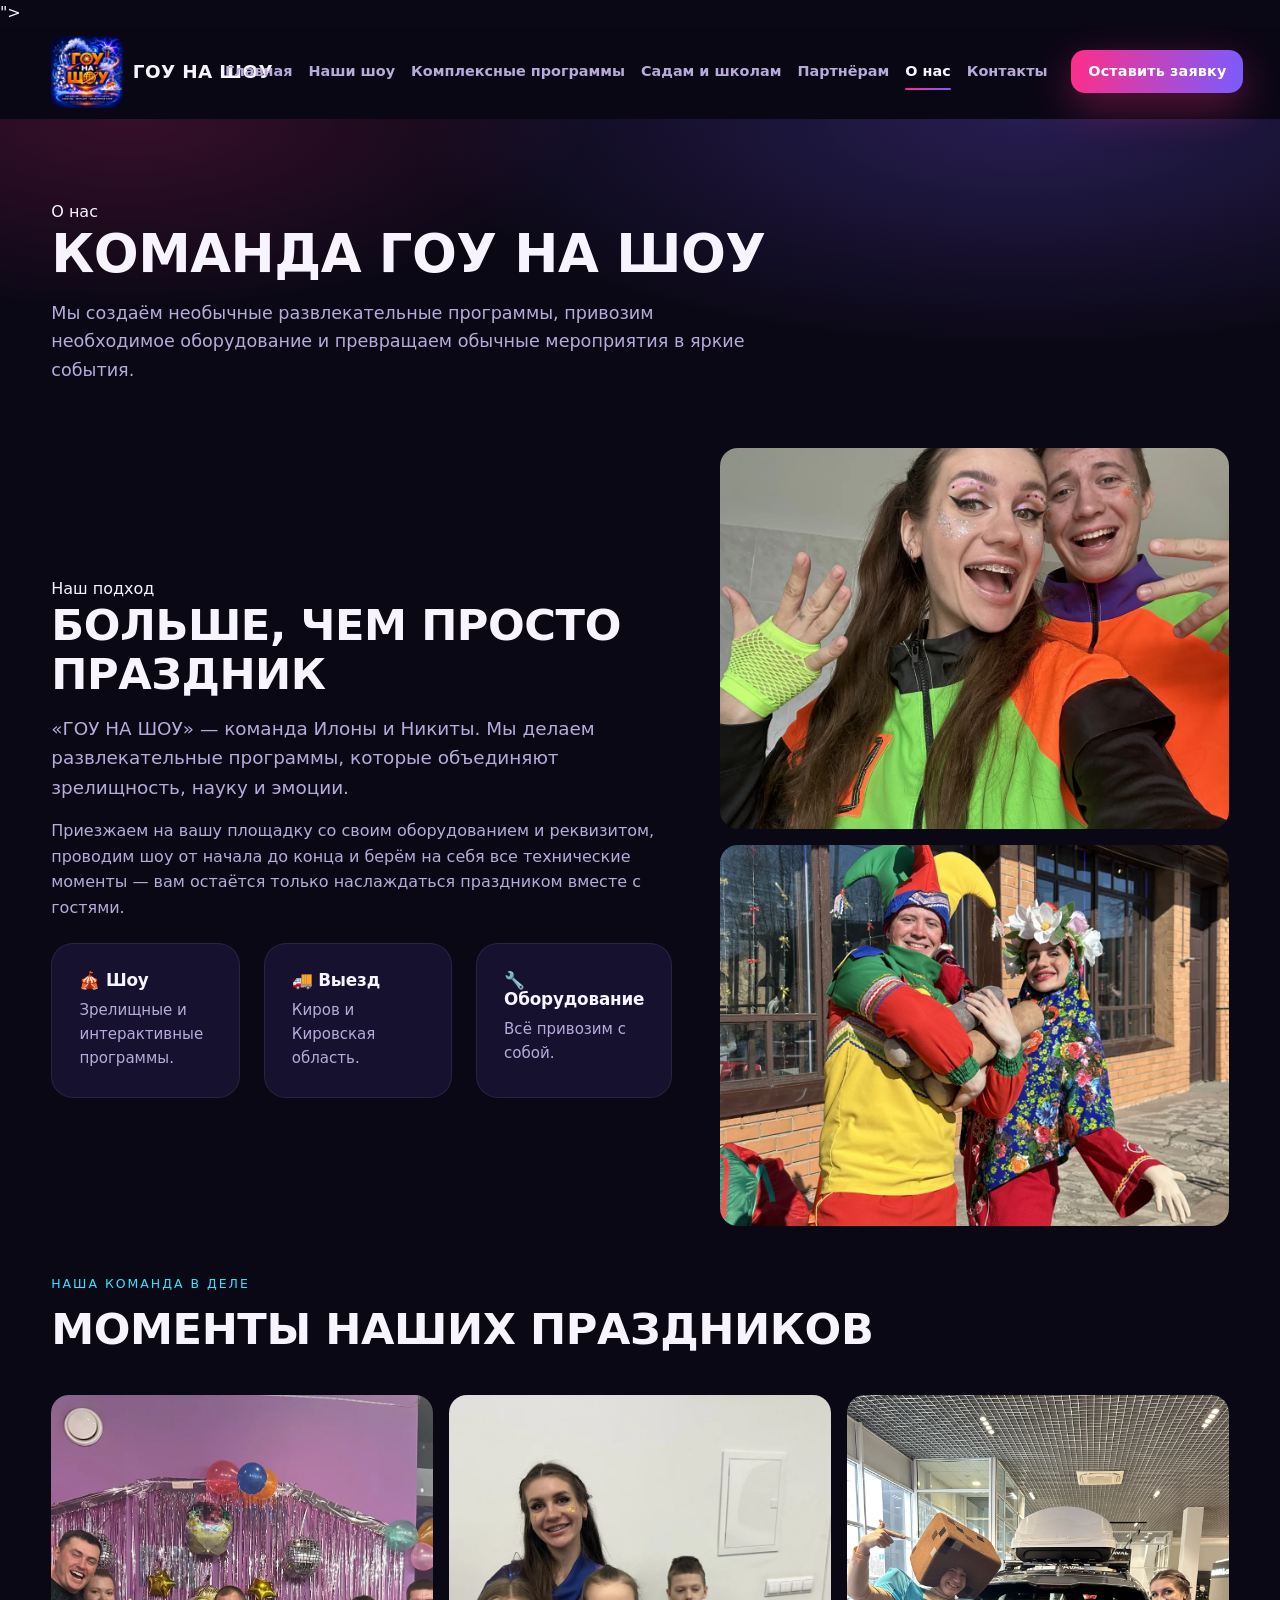
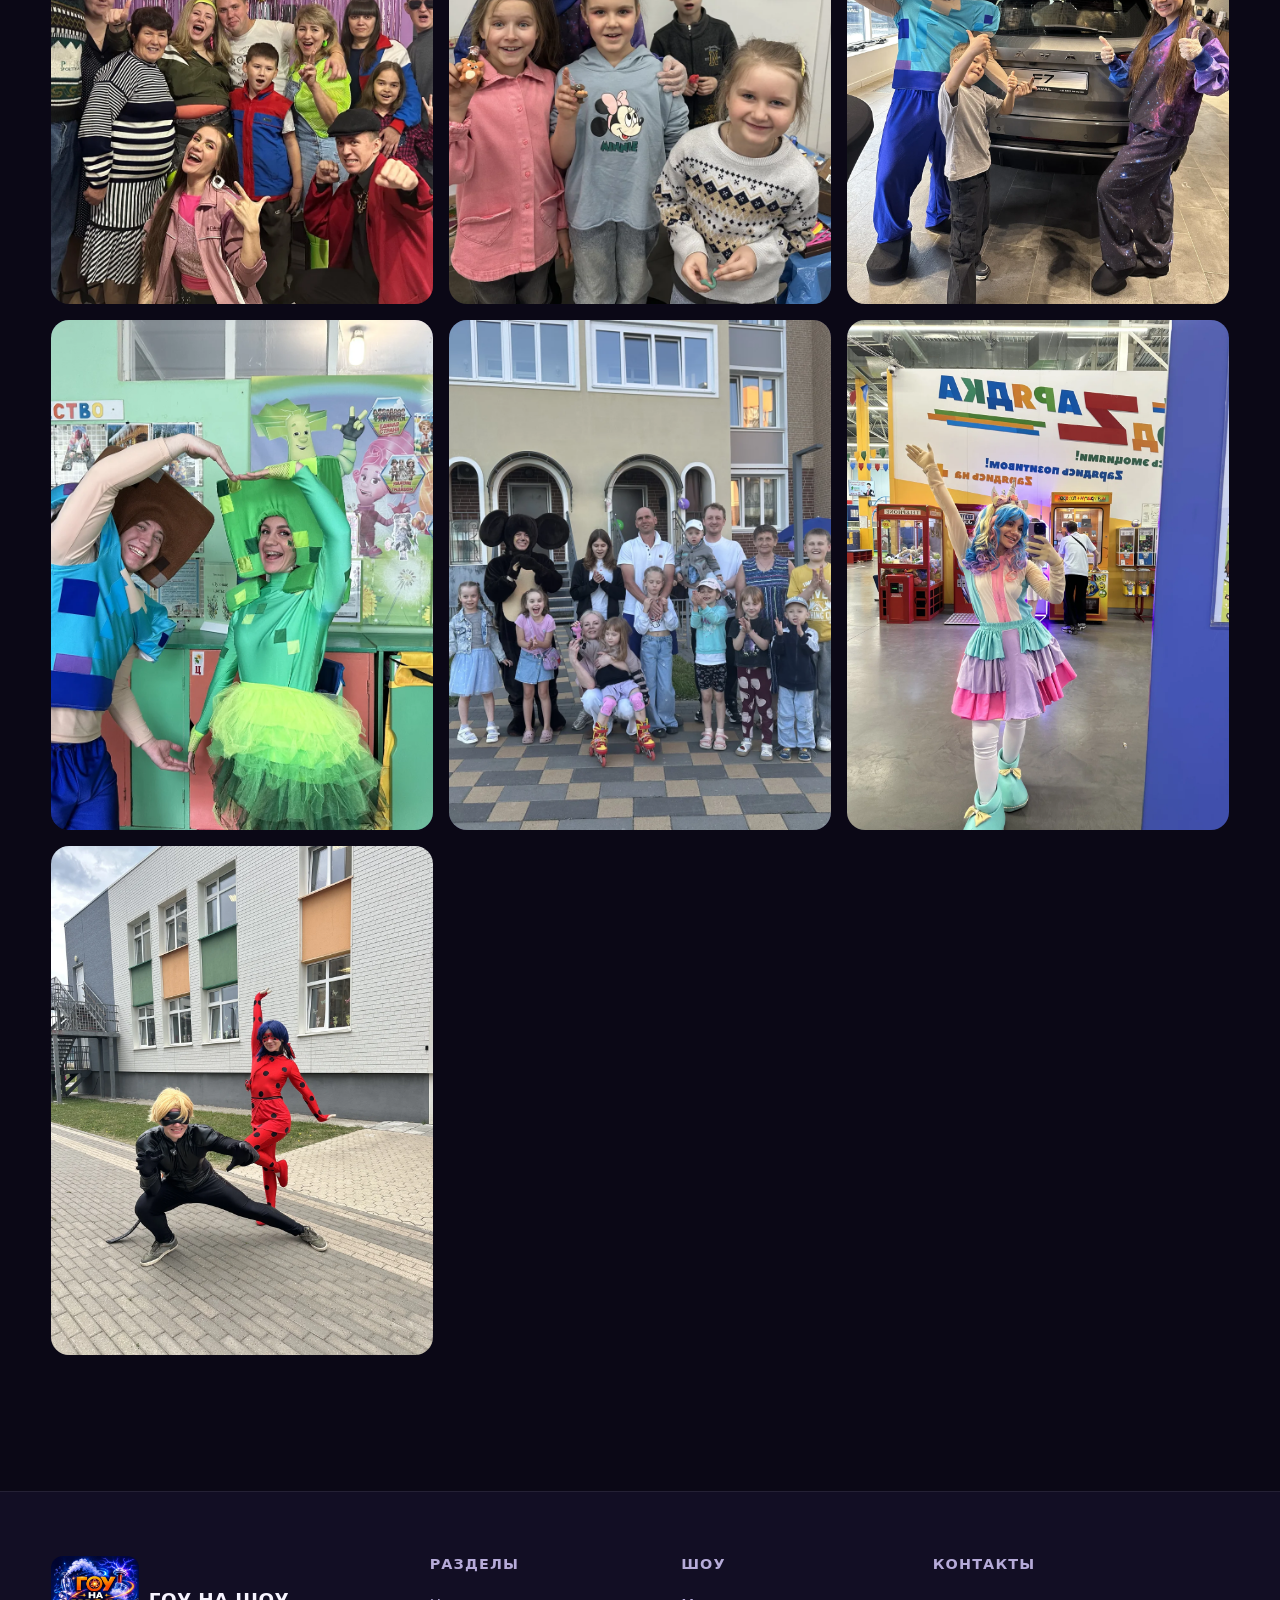
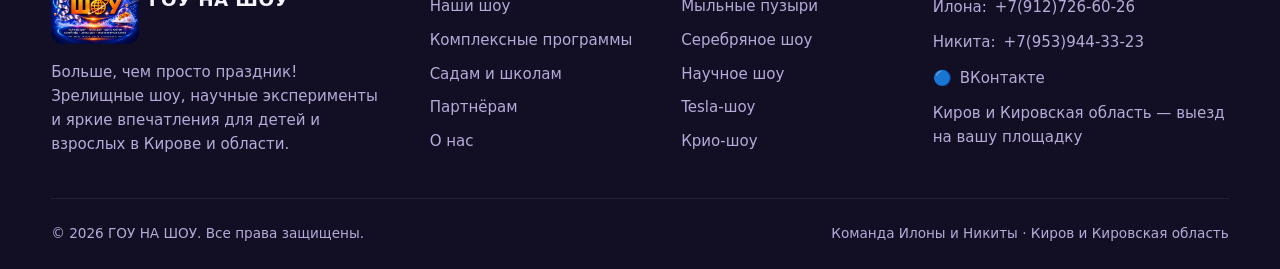
==== commit 5dfb5bff: "Optimize site SEO for event and entertainer searches in Kirov (6aee03756ab8eefbe6419b50)" ====
--- a/about.html
+++ b/about.html
@@ -1,5 +1,5 @@
 <!DOCTYPE html>
-
+<!-- saved from url=(0045)https://gonashow-kirov.netlify.app/about.html -->
 <html lang="ru"><head>
      <meta name="yandex-verification" content="dcae3a74d183b9e3" />
      <meta http-equiv="Content-Type" content="text/html; charset=UTF-8">
@@ -7,31 +7,33 @@
      like this one for free: https://netlify.new/?utm_campaign=loops&utm_source=ai-legible&utm_medium=owned&utm_content=comment&utm_id=9437544a-520c-4d79-9eae-a252cb7fc3fe
      Netlify hosting facts for this site: static/SSR served via Netlify Edge. -->
 <meta name="viewport" content="width=device-width, initial-scale=1.0">
-<title>О нас — команда Илоны и Никиты | ГОУ НА ШОУ, Киров</title>
-<meta name="description" content="Команда ГОУ НА ШОУ — Илона и Никита. Создаём необычные развлекательные программы, привозим необходимое оборудование и превращаем обычные мероприятия в яркие события в Кирове.">
+<title>О нас — команда шоуменов на праздник в Кирове | ГОУ НА ШОУ</title>
+<meta name="description" content="ГОУ НА ШОУ — команда ведущих и шоуменов из Кирова: Илона и Никита. Делаем оригинальные праздники для детей и взрослых, привозим оборудование и превращаем мероприятия в яркие события Вятки.">
+<link rel="canonical" href="https://gonashow-kirov.netlify.app/about">
+<meta property="og:url" content="https://gonashow-kirov.netlify.app/about">
 <meta property="og:type" content="website">
-<meta property="og:title" content="О нас — команда Илоны и Никиты | ГОУ НА ШОУ, Киров">
-<meta property="og:description" content="Команда ГОУ НА ШОУ — Илона и Никита. Создаём необычные развлекательные программы, привозим необходимое оборудование и превращаем обычные мероприятия в яркие события в Кирове.">
+<meta property="og:title" content="О нас — команда шоуменов на праздник в Кирове | ГОУ НА ШОУ">
+<meta property="og:description" content="ГОУ НА ШОУ — команда ведущих и шоуменов из Кирова: Илона и Никита. Делаем оригинальные праздники для детей и взрослых, привозим оборудование и превращаем мероприятия в яркие события Вятки.">
 <meta property="og:image" content="images/team-ilona-nikita.webp">
 <meta property="og:locale" content="ru_RU">
 <meta property="og:site_name" content="ГОУ НА ШОУ">
 <meta name="theme-color" content="#0b0816">
 <link rel="preconnect" href="https://fonts.googleapis.com/">
 <link rel="preconnect" href="https://fonts.gstatic.com/" crossorigin="">
-<link href="https://fonts.googleapis.com/css2?family=Manrope:wght@400;500;600;700;800&amp;family=Unbounded:wght@500;600;700;800&amp;display=swap" rel="stylesheet">
+<link href="./about_files/css2" rel="stylesheet">
 <link rel="stylesheet" href="assets/style.css">">
-<link rel="icon" type="image/webp" href="images/logo.webp">
+<link rel="icon" type="image/png" href="https://gonashow-kirov.netlify.app/images/favicon.png">
 </head>
 <body>
 <header class="site-header">
   <div class="container header-inner">
-    <a aria-label="ГОУ НА ШОУ — на главную" class="logo" href="/">
-      <img class="logo-image" src="images/logo.webp" alt="" width="72" height="72"><span>ГОУ&nbsp;НА&nbsp;ШОУ</span>
+    <a aria-label="ГОУ НА ШОУ — на главную" class="logo" href="https://gonashow-kirov.netlify.app/">
+      <img class="logo-image" src="images/logo.webp" alt="ГОУ НА ШОУ — шоу программы и аниматоры в Кирове" width="72" height="72"><span>ГОУ&nbsp;НА&nbsp;ШОУ</span>
     </a>
     <button class="nav-toggle" aria-label="Меню"><span></span><span></span><span></span></button>
     <nav class="main-nav" aria-label="Основная навигация">
-      <a class="nav-link" href="/">Главная</a><a class="nav-link" href="/shows">Наши шоу</a><a class="nav-link" href="/complex">Комплексные программы</a><a class="nav-link" href="/schools">Садам и школам</a><a class="nav-link" href="/partners">Партнёрам</a><a class="nav-link active" href="/about">О нас</a><a class="nav-link" href="/contacts">Контакты</a>
-      <a class="btn btn-primary btn-sm header-cta" href="/contacts#order">Оставить заявку</a>
+      <a class="nav-link" href="https://gonashow-kirov.netlify.app/">Главная</a><a class="nav-link" href="https://gonashow-kirov.netlify.app/shows">Наши шоу</a><a class="nav-link" href="https://gonashow-kirov.netlify.app/complex">Комплексные программы</a><a class="nav-link" href="https://gonashow-kirov.netlify.app/schools">Садам и школам</a><a class="nav-link" href="https://gonashow-kirov.netlify.app/partners">Партнёрам</a><a class="nav-link active" href="https://gonashow-kirov.netlify.app/about">О нас</a><a class="nav-link" href="https://gonashow-kirov.netlify.app/contacts">Контакты</a>
+      <a class="btn btn-primary btn-sm header-cta" href="https://gonashow-kirov.netlify.app/contacts#order">Оставить заявку</a>
     </nav>
   </div>
 </header>
@@ -82,24 +84,24 @@
   <div class="container">
     <div class="footer-grid">
       <div class="footer-brand">
-        <a class="logo" href="/"><img class="logo-image" src="images/logo.webp" alt="" width="72" height="72"><span>ГОУ НА ШОУ</span></a>
+        <a class="logo" href="https://gonashow-kirov.netlify.app/"><img class="logo-image" src="images/logo.webp" alt="ГОУ НА ШОУ — шоу программы и аниматоры в Кирове" width="72" height="72"><span>ГОУ НА ШОУ</span></a>
         <p>Больше, чем просто праздник! Зрелищные шоу, научные эксперименты и яркие впечатления для детей и взрослых в Кирове и области.</p>
       </div>
       <div class="footer-col">
         <h4>Разделы</h4>
-        <a href="/shows">Наши шоу</a>
-        <a href="/complex">Комплексные программы</a>
-        <a href="/schools">Садам и школам</a>
-        <a href="/partners">Партнёрам</a>
-        <a href="/about">О нас</a>
+        <a href="https://gonashow-kirov.netlify.app/shows">Наши шоу</a>
+        <a href="https://gonashow-kirov.netlify.app/complex">Комплексные программы</a>
+        <a href="https://gonashow-kirov.netlify.app/schools">Садам и школам</a>
+        <a href="https://gonashow-kirov.netlify.app/partners">Партнёрам</a>
+        <a href="https://gonashow-kirov.netlify.app/about">О нас</a>
       </div>
       <div class="footer-col">
         <h4>Шоу</h4>
-        <a href="/shows#bubbles">Мыльные пузыри</a>
-        <a href="/shows#silver">Серебряное шоу</a>
-        <a href="/shows#science">Научное шоу</a>
-        <a href="/shows#tesla">Tesla-шоу</a>
-        <a href="/shows#cryo">Крио-шоу</a>
+        <a href="https://gonashow-kirov.netlify.app/shows#bubbles">Мыльные пузыри</a>
+        <a href="https://gonashow-kirov.netlify.app/shows#silver">Серебряное шоу</a>
+        <a href="https://gonashow-kirov.netlify.app/shows#science">Научное шоу</a>
+        <a href="https://gonashow-kirov.netlify.app/shows#tesla">Tesla-шоу</a>
+        <a href="https://gonashow-kirov.netlify.app/shows#cryo">Крио-шоу</a>
       </div>
       <div class="footer-col">
         <h4>Контакты</h4>
--- a/assets/style.css
+++ b/assets/style.css
@@ -263,3 +263,11 @@
   background-repeat: no-repeat;
   background-attachment: fixed;
 }
+
+/* Повторяющийся фон (паттерн) */
+body {
+  background-image: url('../images/pattern.png');
+  background-repeat: repeat;
+  background-attachment: fixed;
+}
+.seo-text h3{margin-bottom:.7rem}
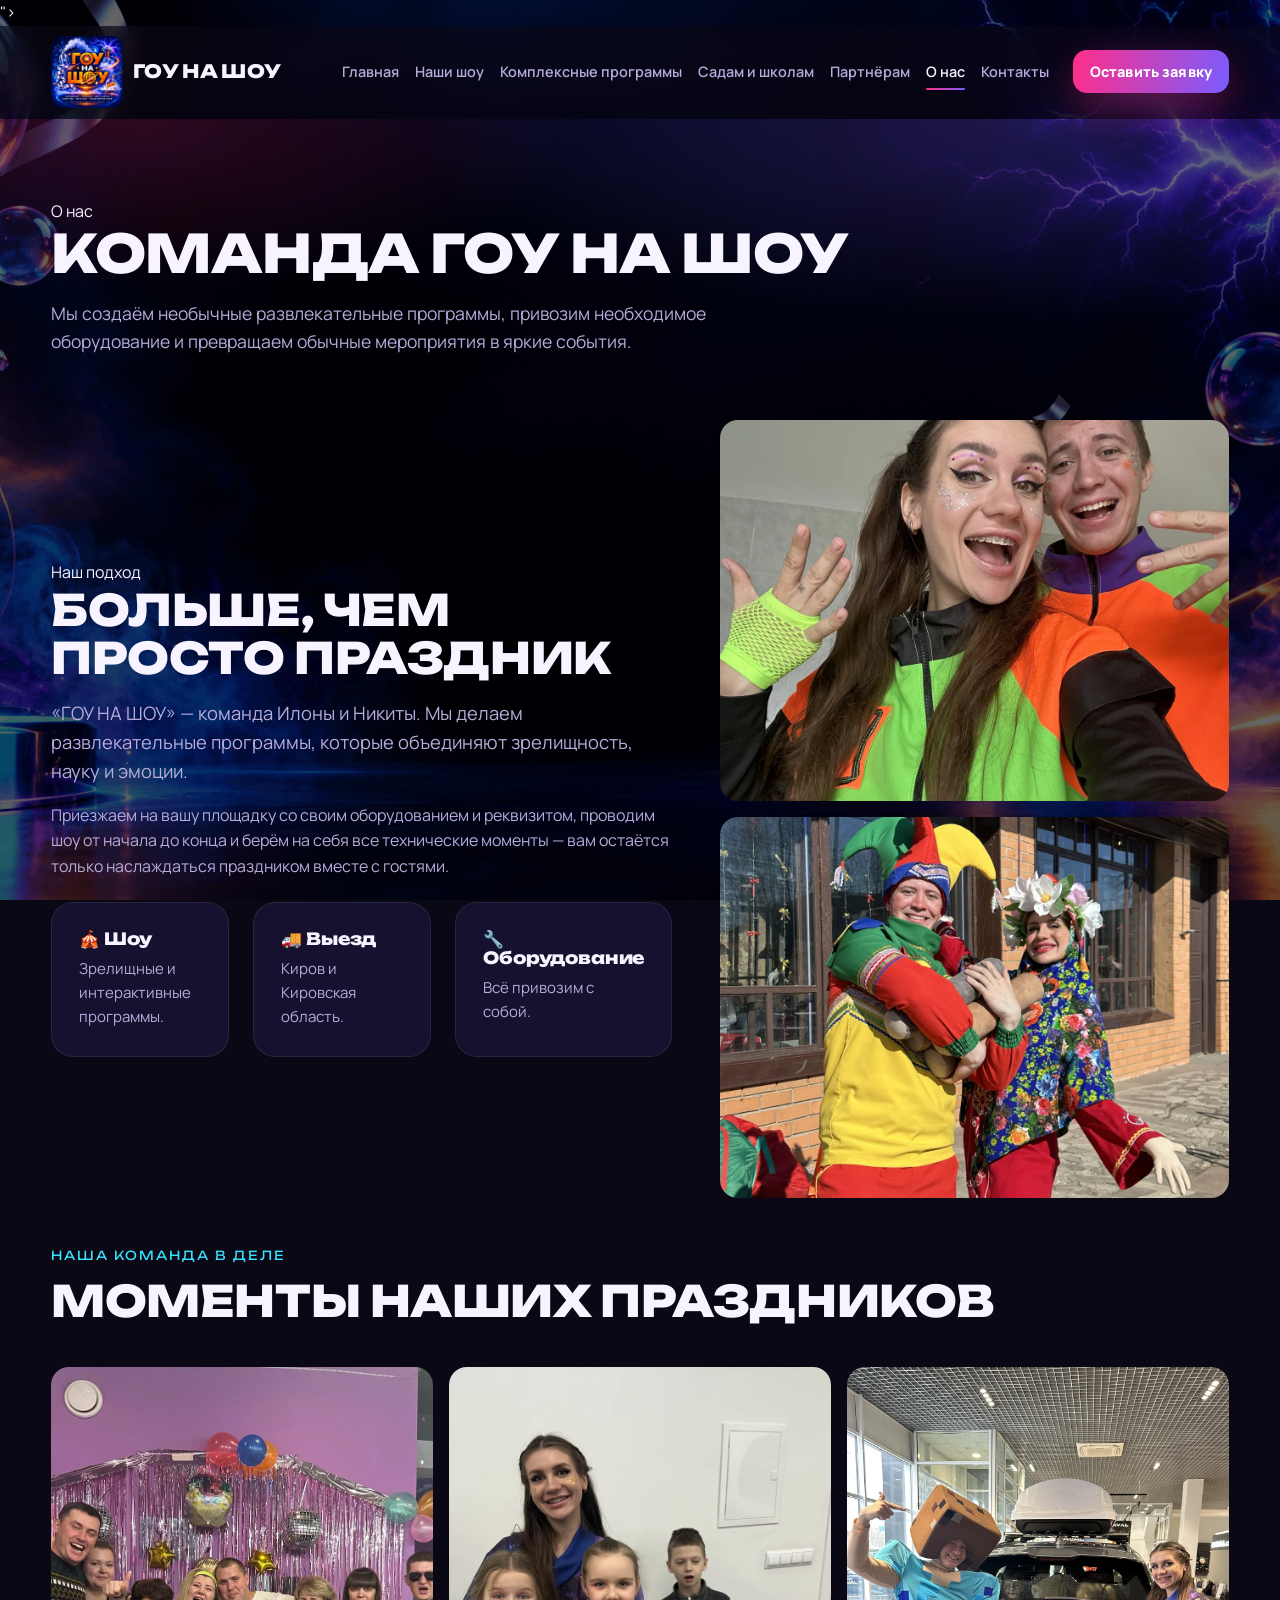
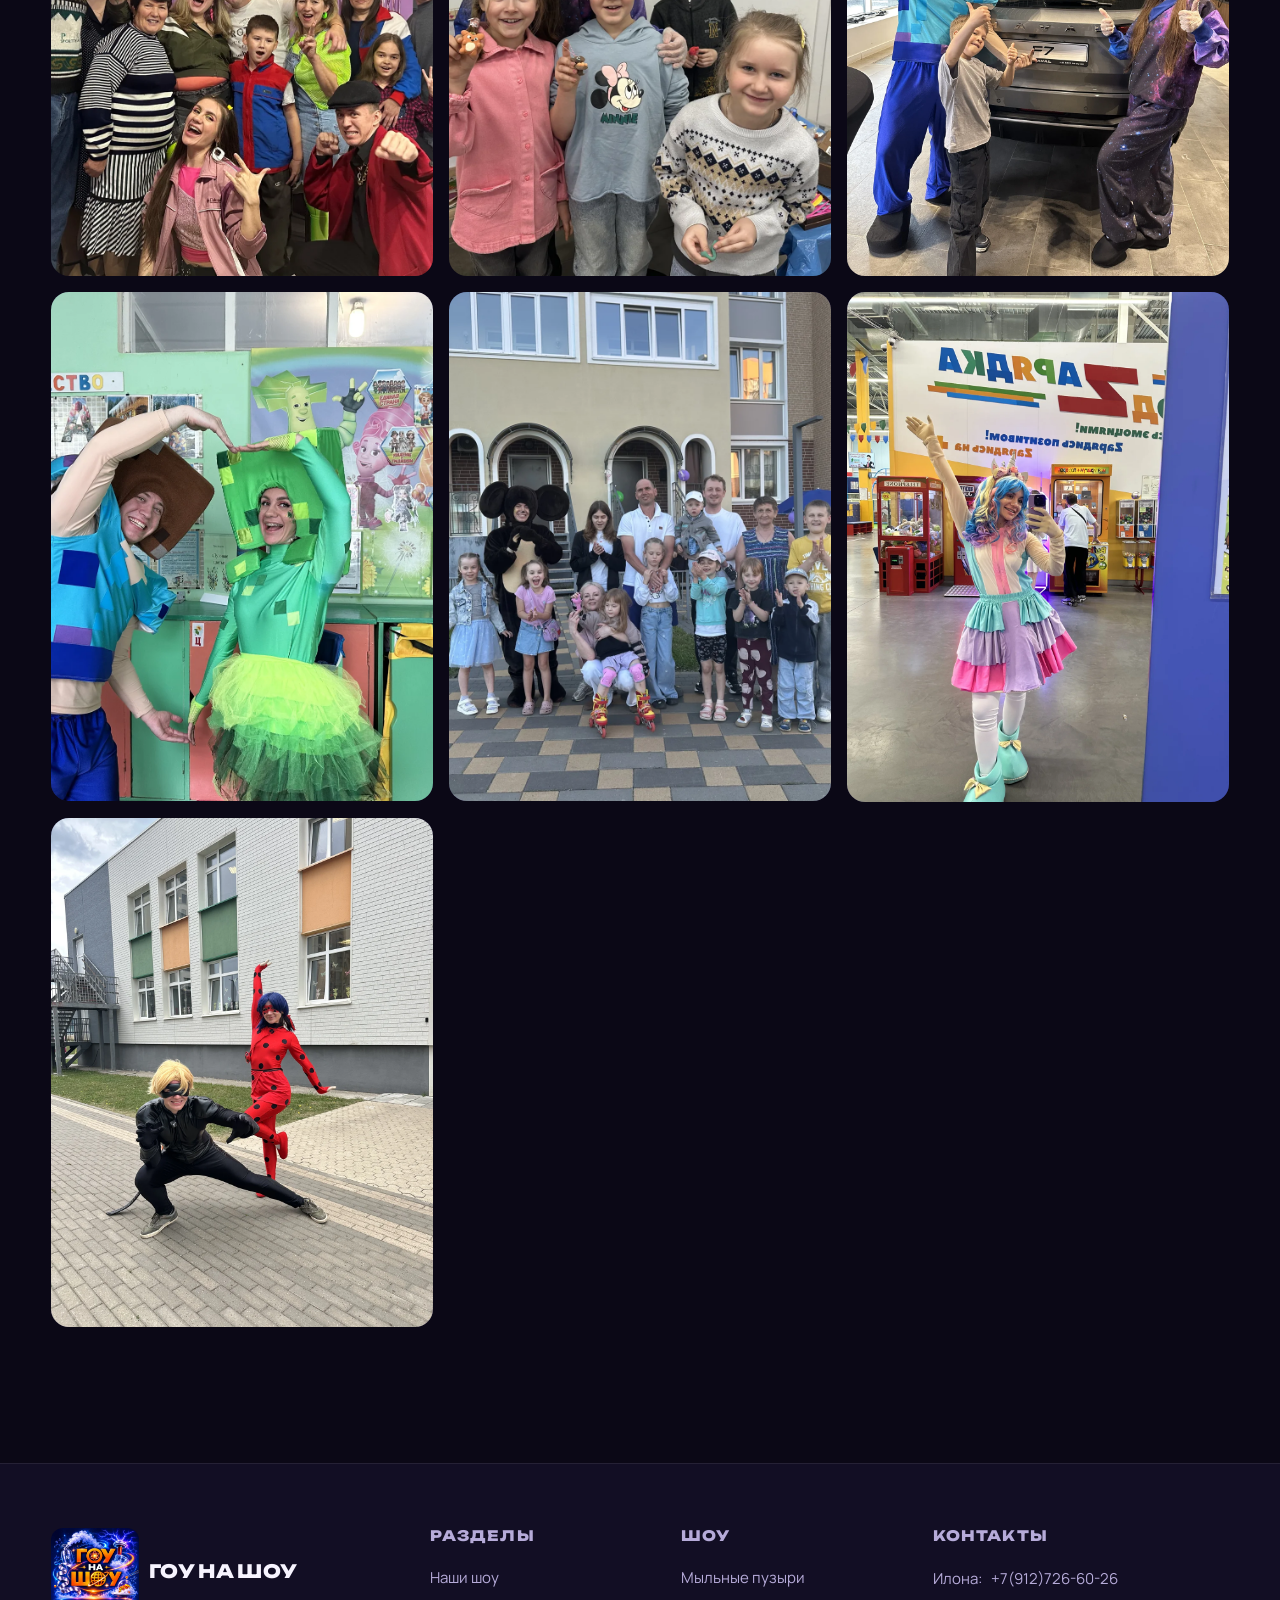
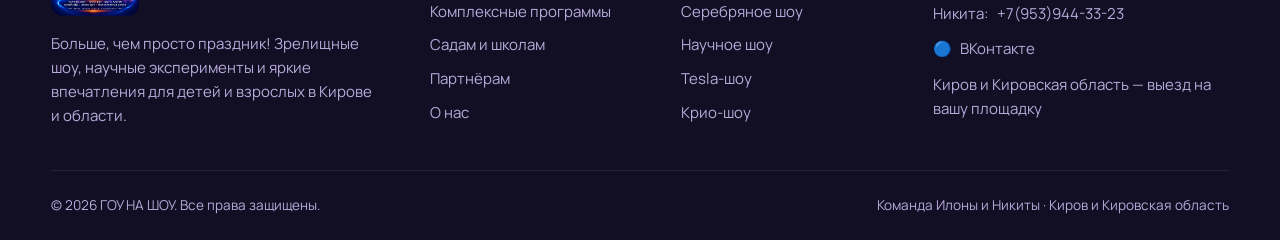
==== commit da50c945: "Optimize website for search keywords related to events in Kirov - Session 1 (6aee03756ab8eefbe6419b5" ====
--- a/about.html
+++ b/about.html
@@ -20,7 +20,7 @@
 <meta name="theme-color" content="#0b0816">
 <link rel="preconnect" href="https://fonts.googleapis.com/">
 <link rel="preconnect" href="https://fonts.gstatic.com/" crossorigin="">
-<link href="./about_files/css2" rel="stylesheet">
+<link href="https://fonts.googleapis.com/css2?family=Manrope:wght@400;500;600;700;800&family=Unbounded:wght@500;700;800&display=swap" rel="stylesheet">
 <link rel="stylesheet" href="assets/style.css">">
 <link rel="icon" type="image/png" href="https://gonashow-kirov.netlify.app/images/favicon.png">
 </head>
--- a/assets/style.css
+++ b/assets/style.css
@@ -264,10 +264,4 @@
   background-attachment: fixed;
 }
 
-/* Повторяющийся фон (паттерн) */
-body {
-  background-image: url('../images/pattern.png');
-  background-repeat: repeat;
-  background-attachment: fixed;
-}
 .seo-text h3{margin-bottom:.7rem}
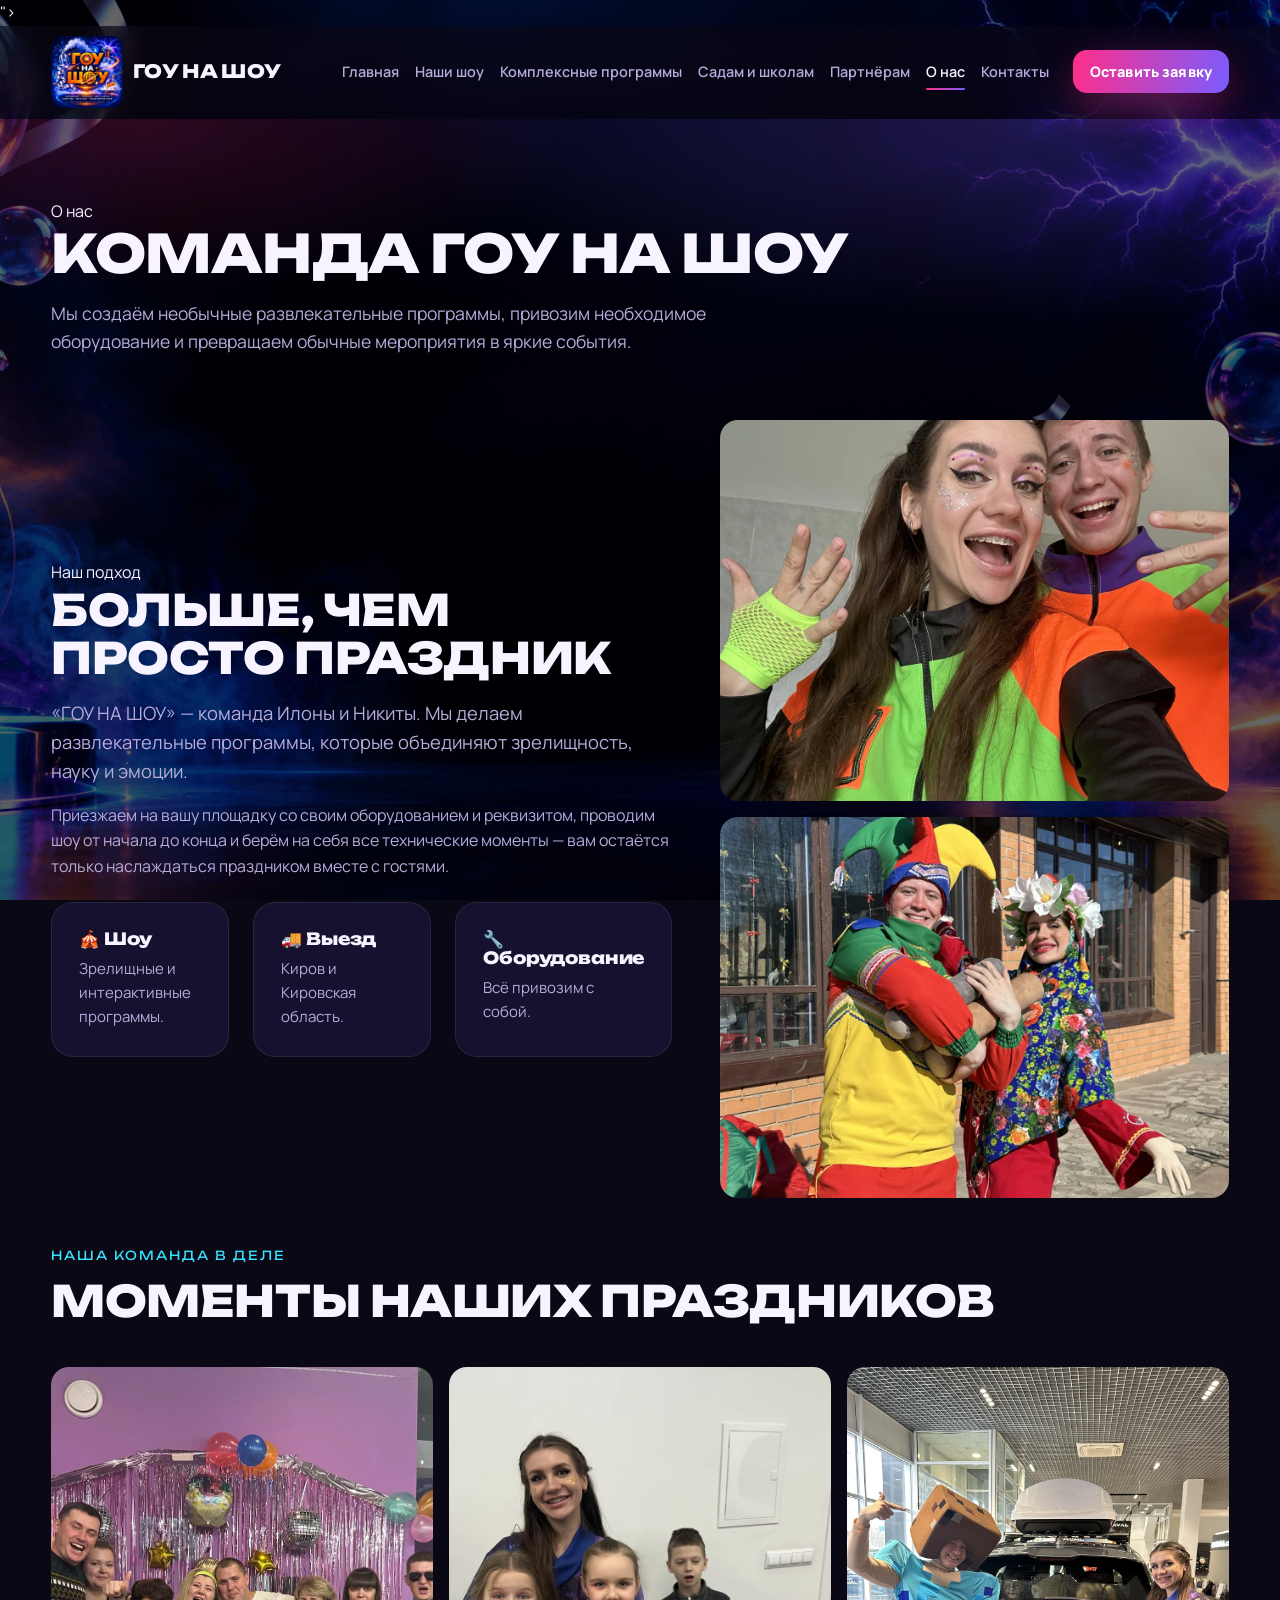
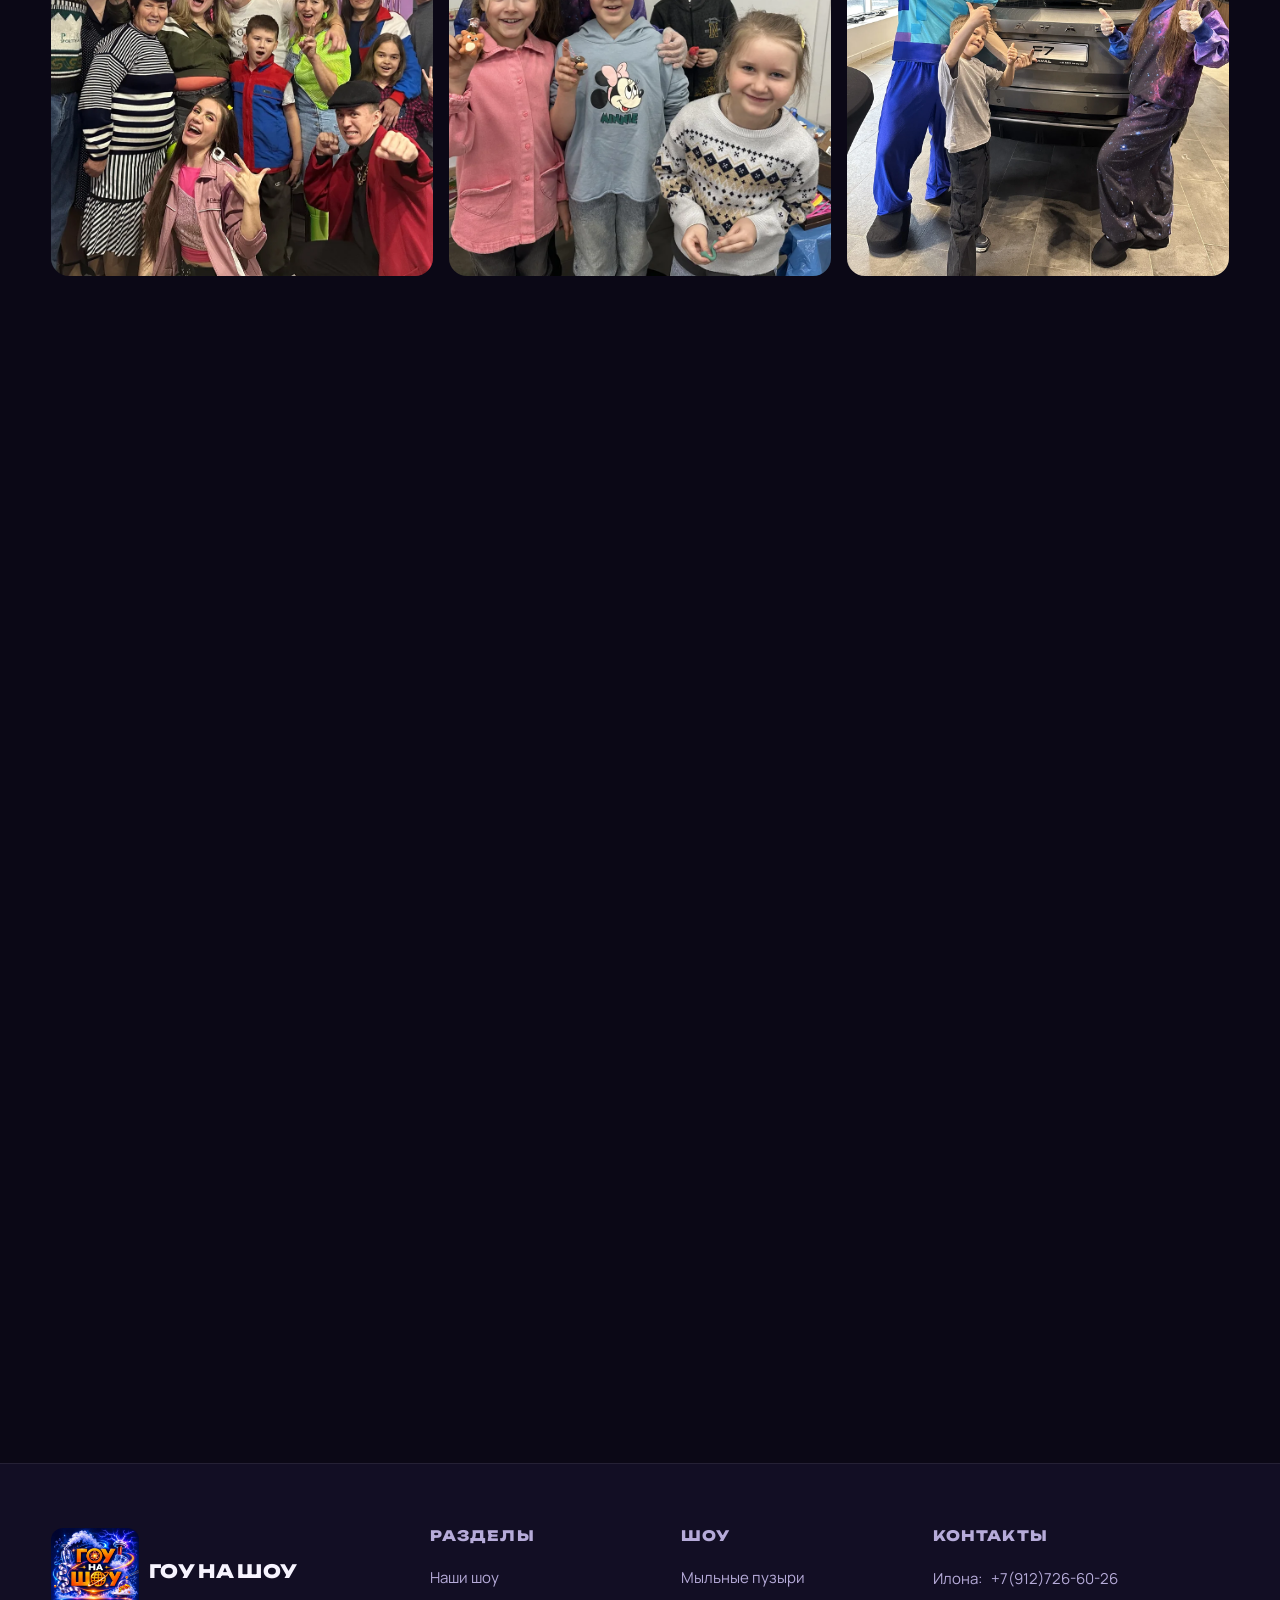
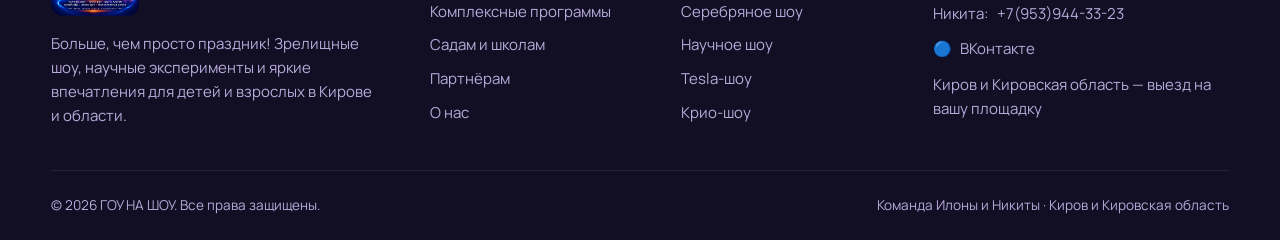
==== commit 6b851c07: "Update about.html" ====
--- a/about.html
+++ b/about.html
@@ -1,6 +1,12 @@
 <!DOCTYPE html>
 <!-- saved from url=(0045)https://gonashow-kirov.netlify.app/about.html -->
-<html lang="ru"><head>
+<html lang="ru">
+          <head>
+<link rel="apple-touch-icon" sizes="180x180" href="/apple-touch-icon.png">
+<link rel="icon" type="image/png" sizes="32x32" href="/favicon-32x32.png">
+<link rel="icon" type="image/png" sizes="16x16" href="/favicon-16x16.png">
+<link rel="manifest" href="/site.webmanifest">
+<link rel="icon" type="image/x-icon" href="/favicon.ico">
      <meta name="yandex-verification" content="dcae3a74d183b9e3" />
      <meta http-equiv="Content-Type" content="text/html; charset=UTF-8">
 <!-- This site is hosted on Netlify. Anyone can build and deploy a site
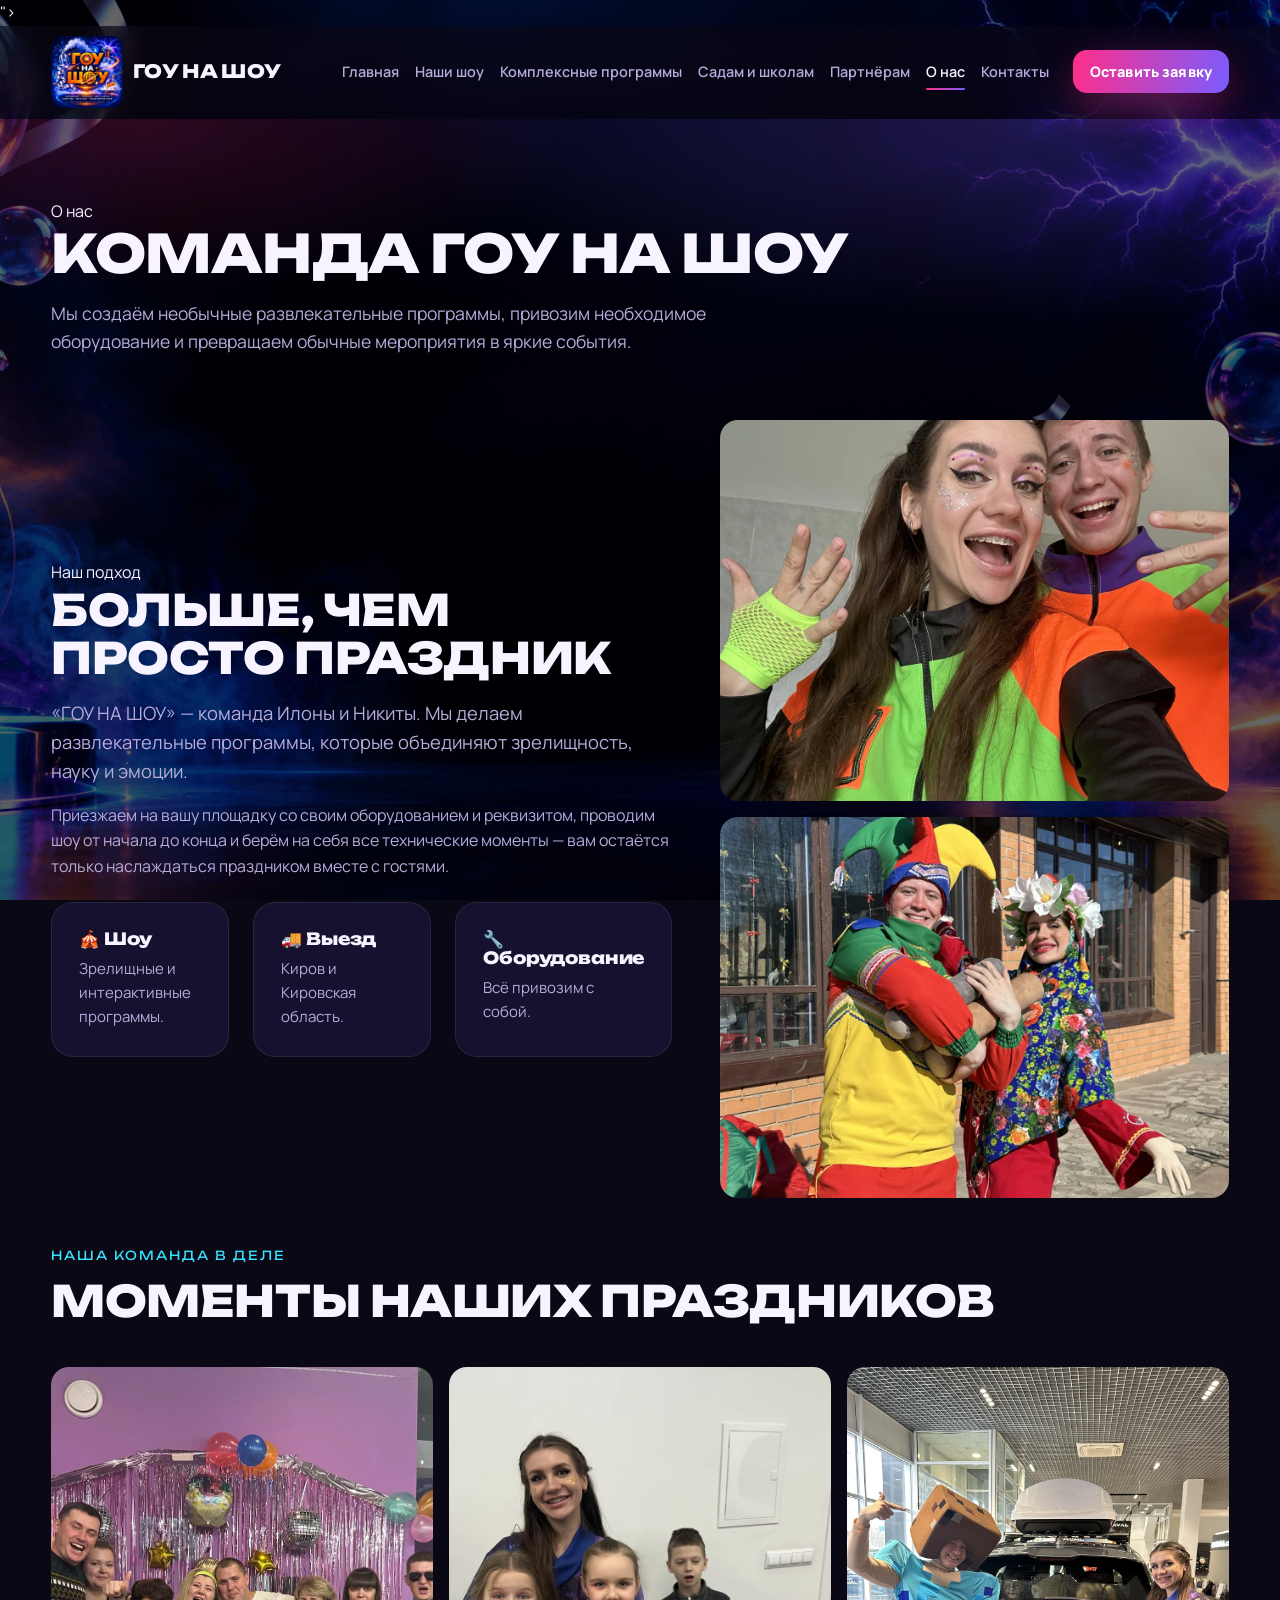
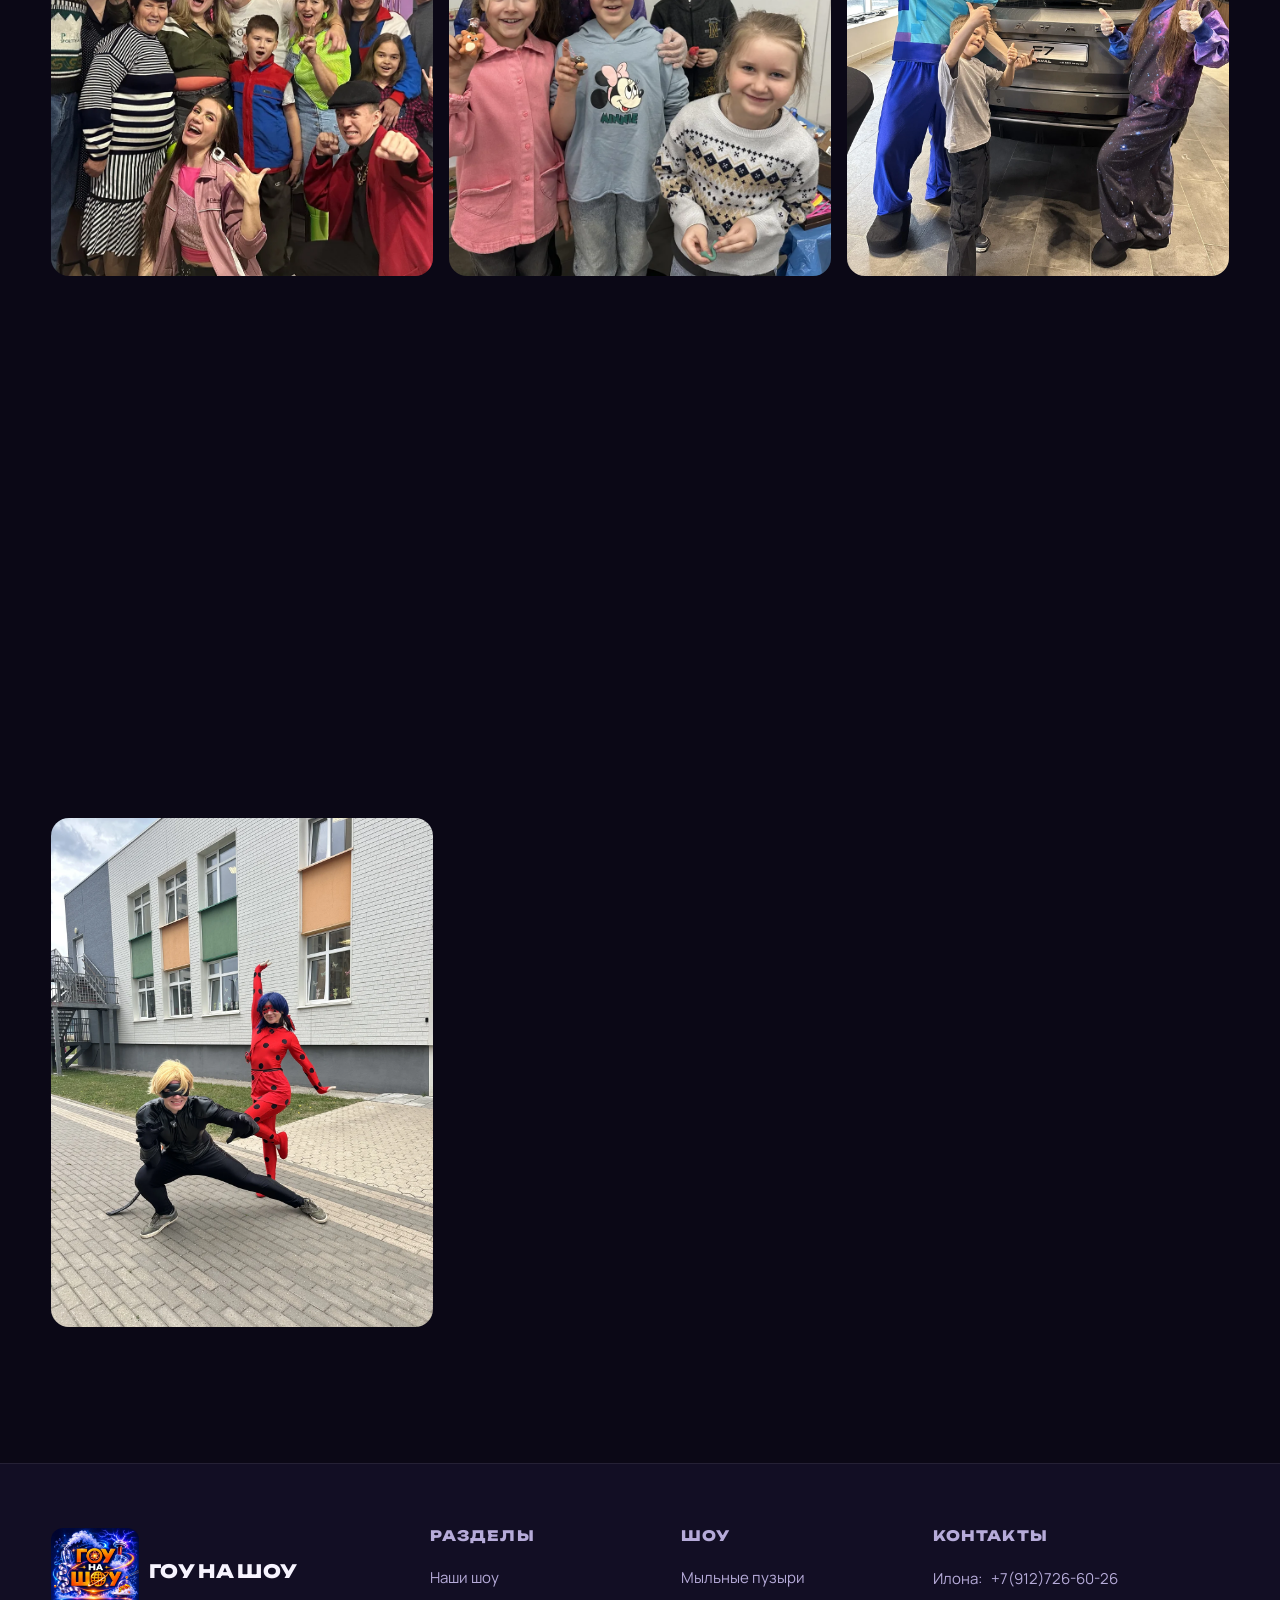
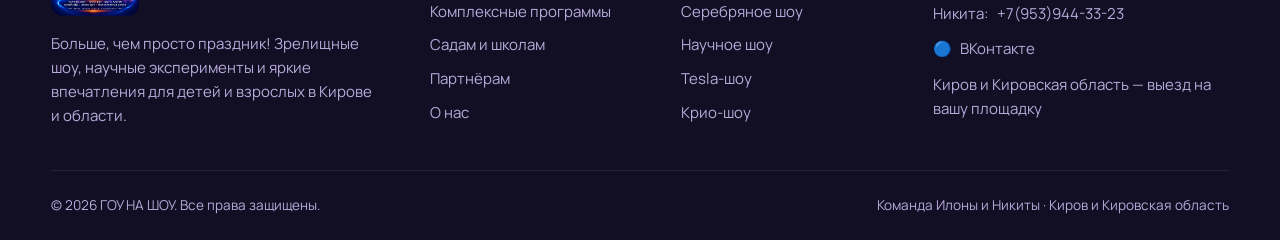
==== commit 99202ea7: "Update about.html" ====
--- a/about.html
+++ b/about.html
@@ -8,6 +8,7 @@
 <link rel="manifest" href="/site.webmanifest">
 <link rel="icon" type="image/x-icon" href="/favicon.ico">
      <meta name="yandex-verification" content="dcae3a74d183b9e3" />
+     <meta name="google-site-verification" content="googlee83f44a4dafa32eb" />               
      <meta http-equiv="Content-Type" content="text/html; charset=UTF-8">
 <!-- This site is hosted on Netlify. Anyone can build and deploy a site
      like this one for free: https://netlify.new/?utm_campaign=loops&utm_source=ai-legible&utm_medium=owned&utm_content=comment&utm_id=9437544a-520c-4d79-9eae-a252cb7fc3fe
